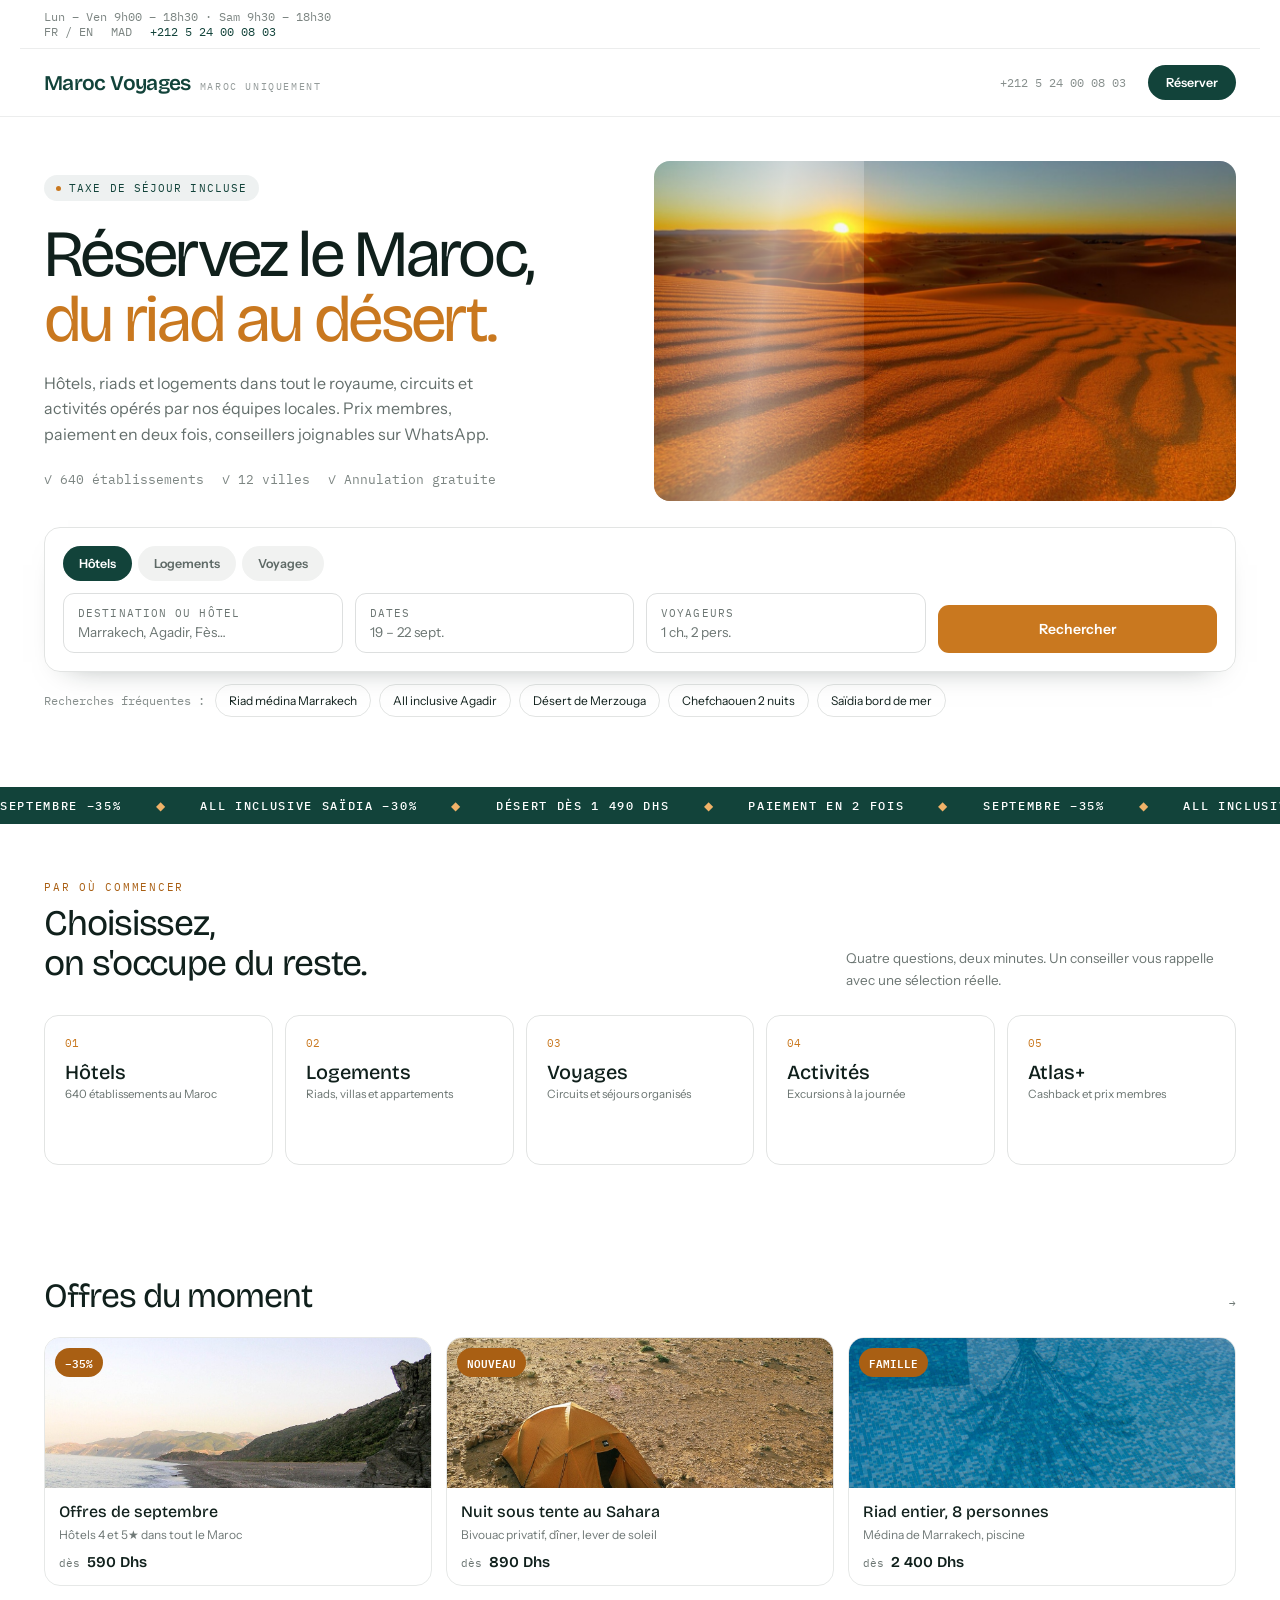
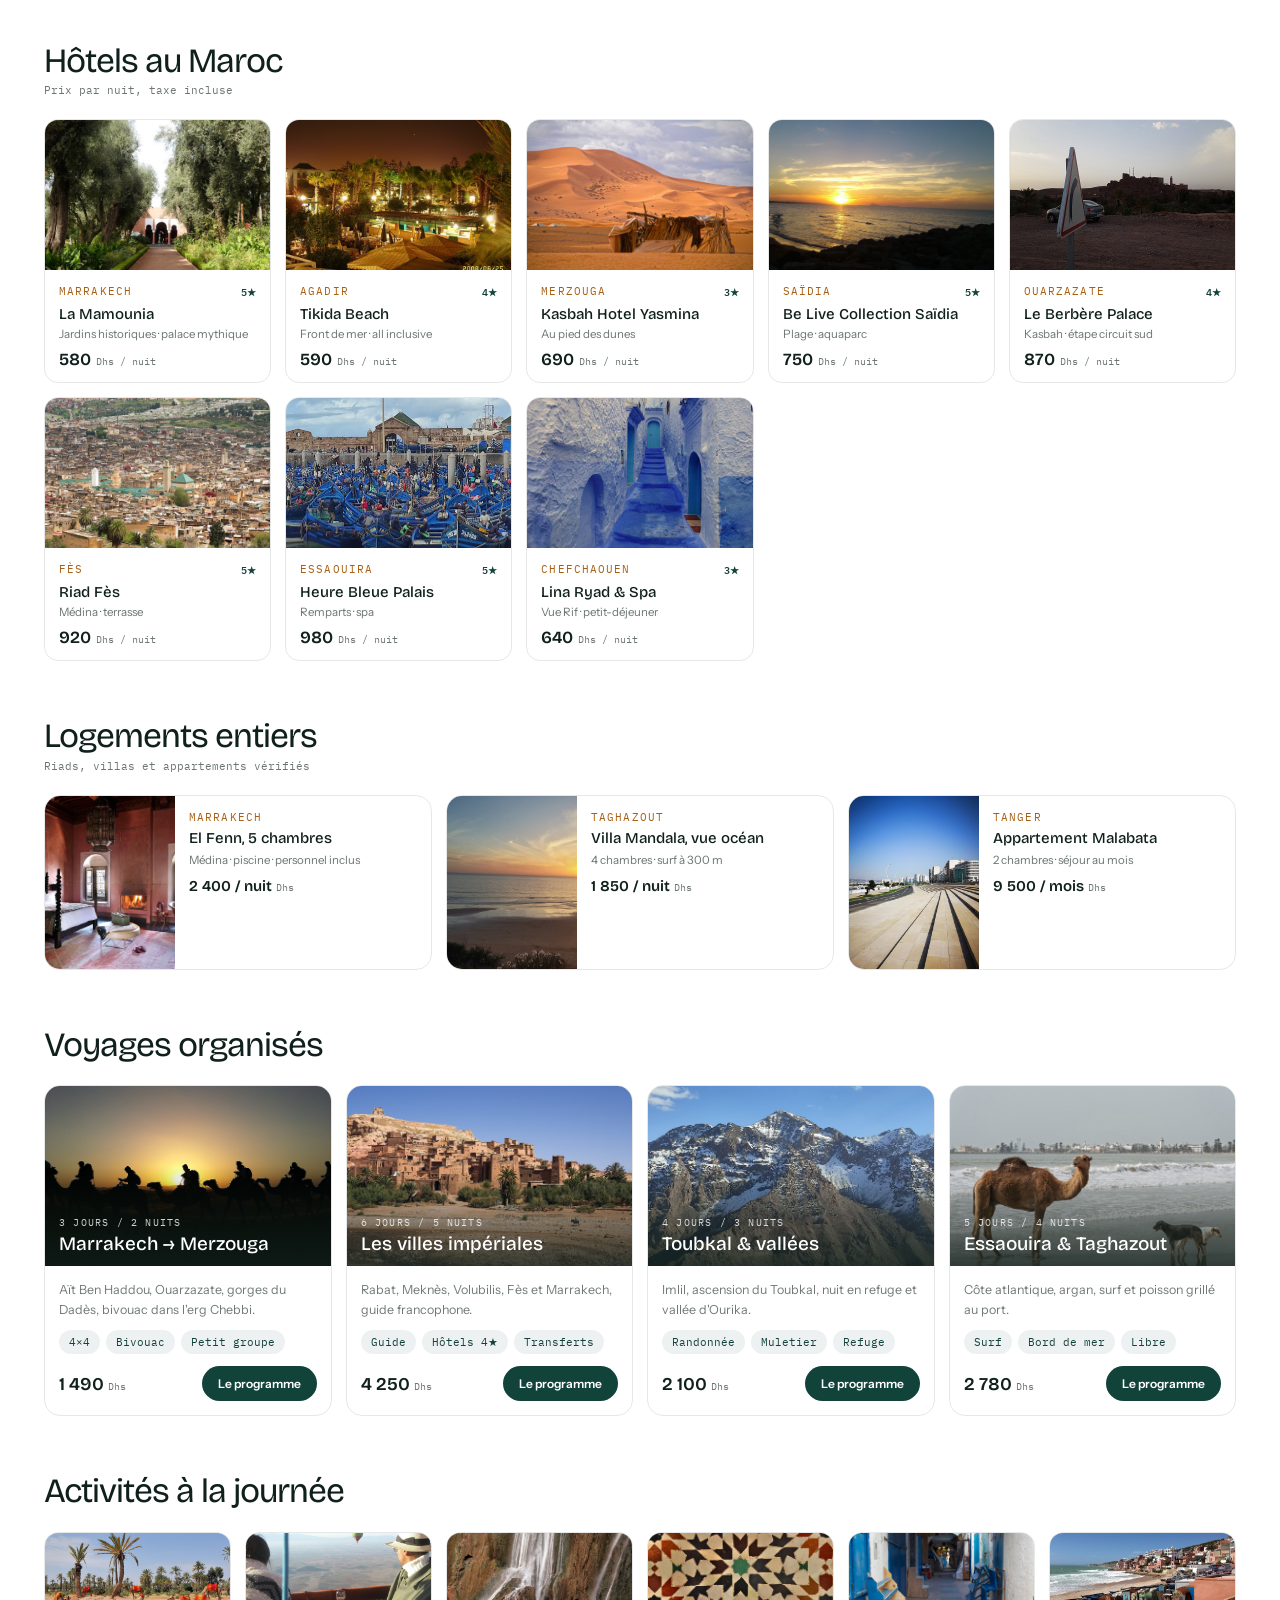
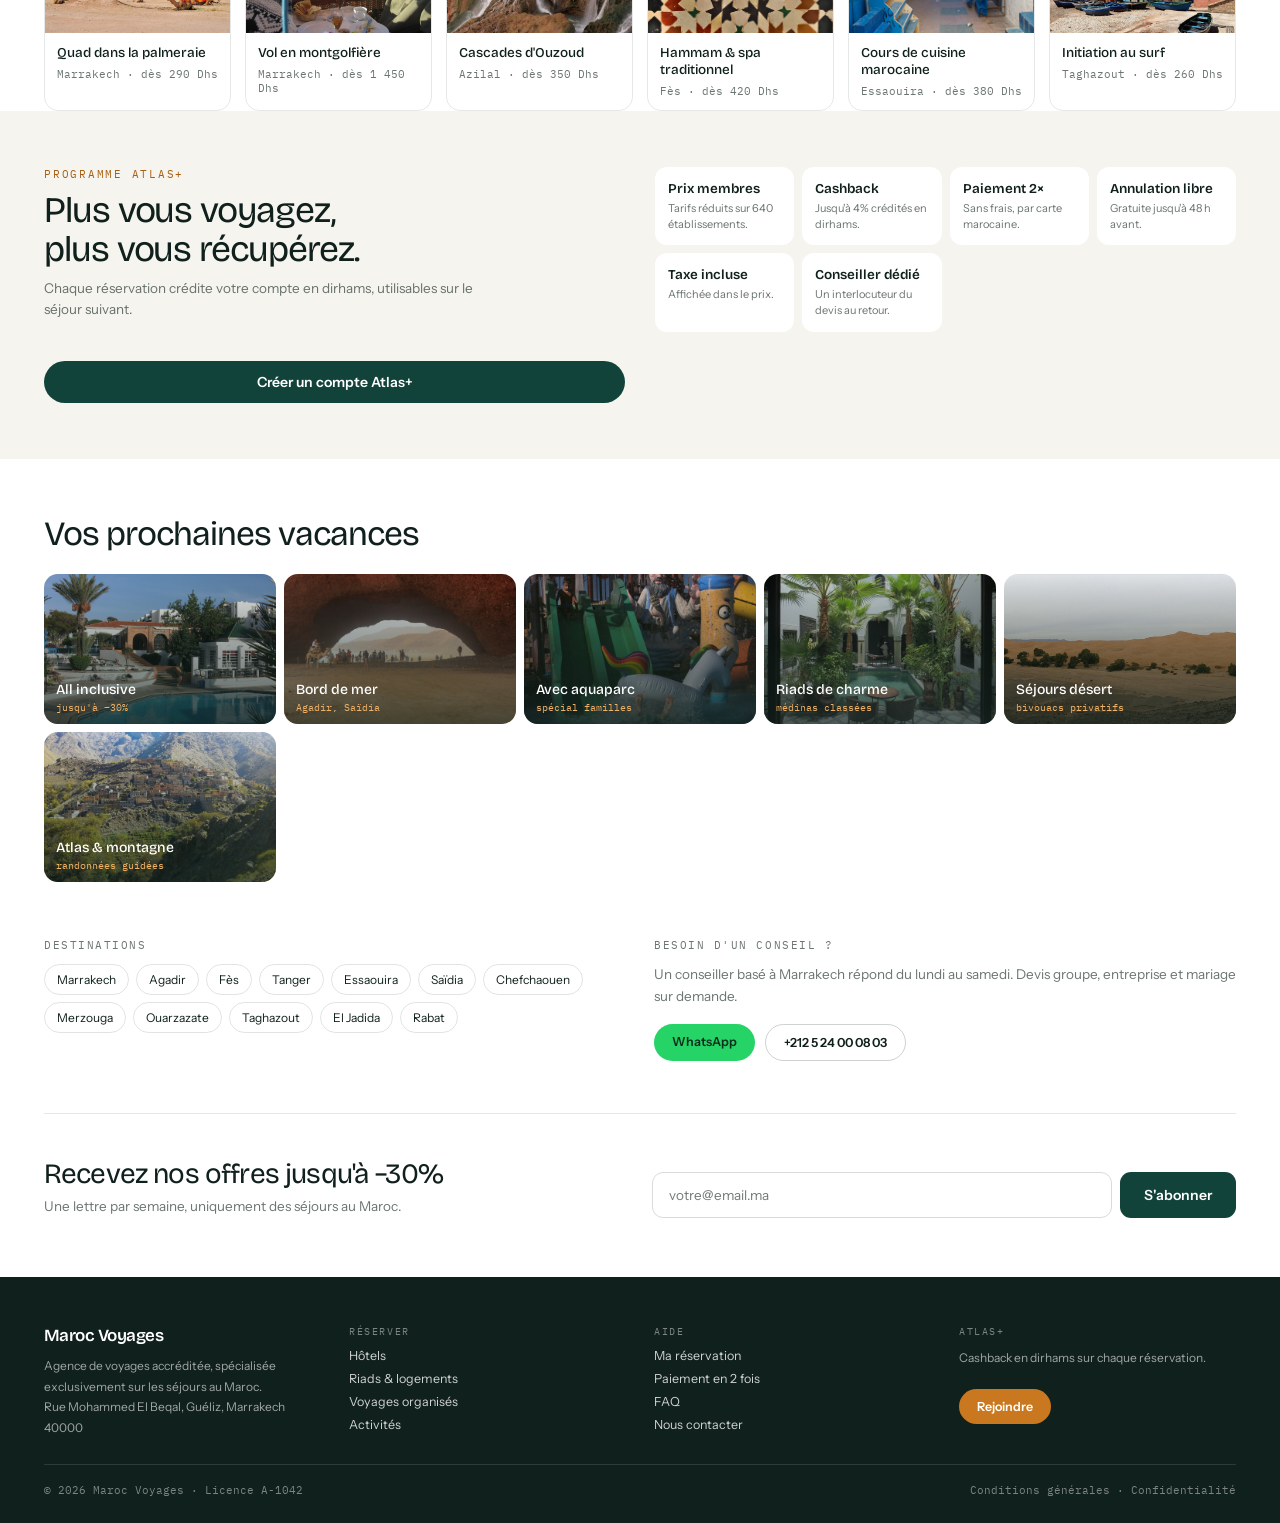
==== index.html @ 0b493cc7 "Initial commit: Maroc Voyages travel booking landing page Mobile-first and desktop-responsive static" ====
<!DOCTYPE html>
<html lang="fr">
<head>
<meta charset="utf-8">
<meta name="viewport" content="width=device-width, initial-scale=1">
<title>Maroc Voyages — Réservez le Maroc, du riad au désert</title>
<link rel="preconnect" href="https://fonts.googleapis.com">
<link rel="preconnect" href="https://fonts.gstatic.com" crossorigin>
<link href="https://fonts.googleapis.com/css2?family=Bricolage+Grotesque:opsz,wght@12..96,300;12..96,400;12..96,500;12..96,600;12..96,700&family=Instrument+Sans:wght@400;500;600&family=IBM+Plex+Mono:wght@400;500&display=swap" rel="stylesheet">
<link rel="stylesheet" href="./style.css">
</head>
<body>

<div class="page">

  <!-- Desktop-only utility bar -->
  <div class="topbar desktop-only">
    <span>Lun – Ven 9h00 – 18h30 · Sam 9h30 – 18h30</span>
    <div class="topbar-right"><span>FR / EN</span><span>MAD</span><span class="topbar-phone">+212 5 24 00 08 03</span></div>
  </div>

  <!-- Sticky header -->
  <header class="header">
    <div class="header-row header-row-mobile">
      <button class="icon-btn" id="navToggle" aria-label="Menu">
        <span></span><span></span><span></span>
      </button>
      <span class="brand">Maroc Voyages</span>
      <div class="lang-btn">FR</div>
    </div>
    <div class="header-row header-row-desktop desktop-only">
      <div class="brand-group"><span class="brand">Maroc Voyages</span><span class="brand-tag">MAROC UNIQUEMENT</span></div>
      <div class="header-right">
        <span class="header-phone">+212 5 24 00 08 03</span>
        <div class="btn-pill" id="reserveBtn">Réserver</div>
      </div>
    </div>
    <nav class="nav-panel" id="navPanel" hidden>
      <div class="nav-list" id="navList"></div>
      <div class="nav-phone-row">
        <span class="nav-phone">+212 5 24 00 08 03</span>
      </div>
    </nav>
  </header>

  <!-- Hero -->
  <section class="hero">
    <div class="hero-top">
      <div class="hero-text">
        <div class="badge">
          <span class="dot"></span>TAXE DE SÉJOUR INCLUSE
        </div>
        <h1 class="h1">Réservez le Maroc,<br><span class="accent">du riad au désert.</span></h1>
        <p class="lead">Hôtels, riads et logements dans tout le royaume, circuits et activités opérés par nos équipes locales. Prix membres, paiement en deux fois, conseillers joignables sur WhatsApp.</p>
        <div class="hero-checks desktop-only"><span>✓ 640 établissements</span><span>✓ 12 villes</span><span>✓ Annulation gratuite</span></div>
      </div>

      <div class="hero-media">
        <img class="ph" src="assets/photos/hero.jpg" alt="Dunes du Sahara au lever du soleil, Erg Chebbi" loading="eager">
        <div class="sheen"></div>
      </div>
    </div>

    <div class="search-card">
      <div class="tabs" id="searchTabs">
        <div class="tab" data-tab="hotel">Hôtels</div>
        <div class="tab" data-tab="stay">Logements</div>
        <div class="tab" data-tab="trip">Voyages</div>
      </div>
      <div class="search-grid">
        <div class="search-fields" id="searchFields"></div>
        <div class="btn-primary search-btn">Rechercher</div>
      </div>
    </div>

    <div class="quick-row">
      <span class="quick-label desktop-only">Recherches fréquentes :</span>
      <div class="quick-scroll" id="quickScroll"></div>
    </div>
  </section>

  <!-- Marquee -->
  <div class="marquee">
    <div class="marquee-track">
      <span>SEPTEMBRE −35%</span><span class="dia">◆</span><span>ALL INCLUSIVE SAÏDIA −30%</span><span class="dia">◆</span><span>DÉSERT DÈS 1 490 DHS</span><span class="dia">◆</span><span>PAIEMENT EN 2 FOIS</span><span class="dia">◆</span>
      <span>SEPTEMBRE −35%</span><span class="dia">◆</span><span>ALL INCLUSIVE SAÏDIA −30%</span><span class="dia">◆</span><span>DÉSERT DÈS 1 490 DHS</span><span class="dia">◆</span><span>PAIEMENT EN 2 FOIS</span><span class="dia">◆</span>
    </div>
  </div>

  <!-- Par où commencer -->
  <section class="section">
    <div class="intro-grid">
      <div>
        <div class="kicker">PAR OÙ COMMENCER</div>
        <h2 class="h2">Choisissez,<br>on s'occupe du reste.</h2>
      </div>
      <p class="body-text">Quatre questions, deux minutes. Un conseiller vous rappelle avec une sélection réelle.</p>
    </div>
    <div class="menu-list" id="menuList"></div>
  </section>

  <!-- Offres du moment -->
  <section class="section section--flush">
    <div class="section-head">
      <h2 class="h2 h2--tight">Offres du moment</h2>
      <span class="arrow-mono">→</span>
    </div>
    <div class="hscroll" id="offersScroll"></div>
  </section>

  <!-- Hôtels au Maroc -->
  <section class="section section--flush">
    <div class="section-head section-head--col">
      <h2 class="h2 h2--tight">Hôtels au Maroc</h2>
      <span class="sub-mono">Prix par nuit, taxe incluse</span>
    </div>
    <div class="hotel-list" id="hotelList"></div>
  </section>

  <!-- Logements entiers -->
  <section class="section section--flush">
    <div class="section-head section-head--col">
      <h2 class="h2 h2--tight">Logements entiers</h2>
      <span class="sub-mono">Riads, villas et appartements vérifiés</span>
    </div>
    <div class="hscroll" id="staysScroll"></div>
  </section>

  <!-- Voyages organisés -->
  <section class="section section--flush">
    <div class="section-head section-head--col">
      <h2 class="h2 h2--tight">Voyages organisés</h2>
    </div>
    <div class="trip-list" id="tripList"></div>
  </section>

  <!-- Activités à la journée -->
  <section class="section section--flush">
    <div class="section-head section-head--col">
      <h2 class="h2 h2--tight">Activités à la journée</h2>
    </div>
    <div class="hscroll hscroll--tight" id="actsScroll"></div>
  </section>

  <!-- Atlas+ -->
  <section class="atlas">
    <div class="atlas-inner">
      <div class="atlas-grid">
        <div class="atlas-text">
          <div class="kicker">PROGRAMME ATLAS+</div>
          <h2 class="h2">Plus vous voyagez,<br>plus vous récupérez.</h2>
          <p class="body-text">Chaque réservation crédite votre compte en dirhams, utilisables sur le séjour suivant.</p>
        </div>
        <div class="perks-grid" id="perksGrid"></div>
        <div class="btn-primary" id="atlasCta">Créer un compte Atlas+</div>
      </div>
    </div>
  </section>

  <!-- Vos prochaines vacances -->
  <section class="section section--flush">
    <div class="section-head section-head--col">
      <h2 class="h2 h2--tight">Vos prochaines vacances</h2>
    </div>
    <div class="theme-grid" id="themeGrid"></div>
  </section>

  <!-- Destinations + Conseil + Newsletter -->
  <section class="section">
    <div class="dest-advice-grid">
      <div>
        <div class="kicker kicker--muted">DESTINATIONS</div>
        <div class="dest-pills" id="destPills"></div>
      </div>
      <div class="desktop-only">
        <div class="kicker kicker--muted">BESOIN D'UN CONSEIL ?</div>
        <p class="body-text">Un conseiller basé à Marrakech répond du lundi au samedi. Devis groupe, entreprise et mariage sur demande.</p>
        <div class="advice-actions">
          <span class="btn-pill btn-pill--wa" id="adviceWa">WhatsApp</span>
          <span class="btn-pill btn-pill--outline">+212 5 24 00 08 03</span>
        </div>
      </div>
    </div>
    <div class="newsletter-grid">
      <div>
        <h2 class="h2 h2--news">Recevez nos offres jusqu'à −30%</h2>
        <p class="body-text body-text--tight">Une lettre par semaine, uniquement des séjours au Maroc.</p>
      </div>
      <div class="newsletter">
        <div class="input-fake">votre@email.ma</div>
        <div class="btn-primary">S'abonner</div>
      </div>
    </div>
  </section>

  <!-- Footer -->
  <footer class="footer">
    <div class="footer-inner">
      <div class="footer-grid">
        <div class="footer-brand-col">
          <div class="footer-brand">Maroc Voyages</div>
          <p class="footer-desc">Agence de voyages accréditée, spécialisée exclusivement sur les séjours au Maroc.<br>Rue Mohammed El Beqal, Guéliz, Marrakech 40000</p>
        </div>
        <div class="footer-cols">
          <div>
            <div class="footer-label">RÉSERVER</div>
            <div class="footer-links">
              <span>Hôtels</span><span>Riads &amp; logements</span><span>Voyages organisés</span><span>Activités</span>
            </div>
          </div>
          <div>
            <div class="footer-label">AIDE</div>
            <div class="footer-links">
              <span>Ma réservation</span><span>Paiement en 2 fois</span><span>FAQ</span><span>Nous contacter</span>
            </div>
          </div>
          <div class="footer-atlas desktop-only">
            <div class="footer-label">ATLAS+</div>
            <p class="footer-desc">Cashback en dirhams sur chaque réservation.</p>
            <span class="btn-pill btn-pill--accent" id="footerJoin">Rejoindre</span>
          </div>
        </div>
      </div>
      <div class="footer-bottom">
        <span>© 2026 Maroc Voyages · Licence A-1042</span>
        <span class="desktop-only">Conditions générales · Confidentialité</span>
      </div>
    </div>
  </footer>

  <!-- Fixed bottom bar (mobile only) -->
  <div class="bottom-bar-wrap">
    <div class="bottom-bar">
      <div class="btn-primary bottom-cta" id="bottomCta">Composer mon séjour</div>
      <div class="wa-btn" id="waBtn">WA</div>
    </div>
  </div>

  <!-- Quiz sheet -->
  <div class="sheet-overlay" id="sheetOverlay" hidden>
    <div class="sheet">
      <div class="sheet-top">
        <div class="sheet-handle-row"><span class="sheet-handle"></span></div>
        <div class="progress-track"><div class="progress-fill" id="progressFill"></div></div>
        <div class="sheet-header">
          <div>
            <div class="sheet-kicker" id="quizKicker"></div>
            <div class="sheet-steplabel" id="stepLabel"></div>
          </div>
          <button class="sheet-close" id="sheetClose" aria-label="Fermer">×</button>
        </div>
      </div>
      <div class="sheet-body" id="sheetBody"></div>
      <div class="sheet-footer">
        <div class="sheet-back" id="sheetBack"></div>
        <div class="sheet-counter" id="sheetCounter"></div>
      </div>
    </div>
  </div>

</div>

<script src="./app.js"></script>
</body>
</html>
---- style.css ----
:root {
  --ink: #10201c;
  --green: #12433a;
  --orange: #c9781f;
  --orange-deep: #a95f13;
  --orange-light: #f0b268;
  --whatsapp: #25d366;
  --whatsapp-ink: #0b2e1c;
  --sand: #f6f4ef;
  --footer-bg: #10201c;
}

* { box-sizing: border-box; }

.desktop-only { display: none; }

body {
  margin: 0;
  background: #fff;
  font-family: 'Instrument Sans', system-ui, sans-serif;
  color: var(--ink);
  -webkit-font-smoothing: antialiased;
}

::-webkit-scrollbar { display: none; }

a { color: var(--green); text-decoration: none; }
a:hover { color: var(--orange); }

@keyframes mqx { from { transform: translateX(0); } to { transform: translateX(-50%); } }
@keyframes sheen {
  0% { transform: translateX(-130%) skewX(-16deg); opacity: 0; }
  20% { opacity: .8; }
  55%, 100% { transform: translateX(150%) skewX(-16deg); opacity: 0; }
}
@keyframes pulsedot { 0%, 100% { opacity: .25; } 50% { opacity: 1; } }
@keyframes sheetup { from { transform: translateY(100%); } to { transform: translateY(0); } }

.page {
  max-width: 430px;
  margin: 0 auto;
  min-height: 100vh;
  position: relative;
  padding-bottom: 76px;
  overflow-x: hidden;
}

/* ---------- photo tiles ---------- */
.ph {
  width: 100%;
  height: 100%;
  object-fit: cover;
  display: block;
  background: #e4dbc7;
}

/* ---------- header ---------- */
.header {
  position: sticky;
  top: 0;
  z-index: 30;
  background: rgba(255, 255, 255, .95);
  backdrop-filter: blur(14px);
  border-bottom: 1px solid rgba(16, 32, 28, .08);
}
.header-row {
  display: flex;
  align-items: center;
  justify-content: space-between;
  padding: 12px 16px;
}
.icon-btn {
  width: 38px;
  height: 38px;
  border-radius: 11px;
  background: rgba(16, 32, 28, .06);
  border: 0;
  display: flex;
  flex-direction: column;
  gap: 4px;
  align-items: center;
  justify-content: center;
  cursor: pointer;
  padding: 0;
}
.icon-btn span {
  width: 16px;
  height: 1.5px;
  background: var(--ink);
  display: block;
}
.brand {
  font: 600 17px 'Bricolage Grotesque', sans-serif;
  letter-spacing: -.03em;
  color: var(--green);
}
.lang-btn {
  width: 38px;
  height: 38px;
  border-radius: 11px;
  background: rgba(16, 32, 28, .06);
  display: flex;
  align-items: center;
  justify-content: center;
  font: 500 10px 'IBM Plex Mono', monospace;
  color: var(--green);
}
.nav-panel {
  padding: 4px 16px 16px;
  display: flex;
  flex-direction: column;
  gap: 2px;
  border-top: 1px solid rgba(16, 32, 28, .07);
}
.nav-panel[hidden] { display: none; }
.nav-item {
  display: flex;
  justify-content: space-between;
  align-items: center;
  padding: 14px 0;
  border-bottom: 1px solid rgba(16, 32, 28, .07);
  cursor: pointer;
}
.nav-item span.label { font: 500 16px 'Bricolage Grotesque', sans-serif; }
.nav-item span.n { font: 400 11px 'IBM Plex Mono', monospace; color: var(--orange); }
.nav-phone-row { display: flex; gap: 8px; padding-top: 14px; }
.nav-phone {
  flex: 1;
  text-align: center;
  padding: 13px;
  border-radius: 12px;
  background: var(--green);
  color: #fff;
  font: 600 13px 'Instrument Sans', sans-serif;
}

/* ---------- hero ---------- */
.hero { padding: 22px 16px 18px; }
.badge {
  display: inline-flex;
  align-items: center;
  gap: 8px;
  padding: 6px 12px;
  border-radius: 999px;
  background: rgba(18, 67, 58, .07);
  font: 400 11px 'IBM Plex Mono', monospace;
  letter-spacing: .1em;
  color: var(--green);
  margin-bottom: 16px;
}
.badge .dot {
  width: 5px;
  height: 5px;
  border-radius: 50%;
  background: var(--orange);
  animation: pulsedot 2.4s ease-in-out infinite;
}
.h1 {
  font: 400 38px/1.0 'Bricolage Grotesque', sans-serif;
  letter-spacing: -.04em;
  margin: 0 0 12px;
}
.h1 .accent { color: var(--orange); }
.lead {
  font: 400 14.5px/1.6 'Instrument Sans', sans-serif;
  color: rgba(16, 32, 28, .65);
  margin: 0 0 16px;
}
.hero-media {
  height: 200px;
  border-radius: 16px;
  overflow: hidden;
  position: relative;
  margin-bottom: 16px;
}
.sheen {
  position: absolute;
  inset: 0;
  overflow: hidden;
  pointer-events: none;
  border-radius: 16px;
}
.sheen::before {
  content: '';
  position: absolute;
  top: 0;
  bottom: 0;
  width: 36%;
  background: linear-gradient(100deg, transparent, rgba(255, 255, 255, .5), transparent);
  animation: sheen 9s ease-in-out infinite;
}

.search-card {
  border: 1px solid rgba(16, 32, 28, .12);
  border-radius: 16px;
  padding: 14px;
  box-shadow: 0 14px 30px -24px rgba(16, 32, 28, .5);
}
.tabs {
  display: flex;
  gap: 6px;
  margin-bottom: 12px;
  overflow-x: auto;
}
.tab {
  flex: none;
  padding: 10px 16px;
  border-radius: 999px;
  cursor: pointer;
  white-space: nowrap;
  font: 600 12.5px 'Instrument Sans', sans-serif;
  background: rgba(16, 32, 28, .06);
  color: rgba(16, 32, 28, .65);
}
.tab.active { background: var(--green); color: #fff; }
.search-grid { display: block; }
.search-fields {
  display: grid;
  grid-template-columns: 1fr 1fr;
  gap: 8px;
  margin-bottom: 12px;
}
.search-fields .field:first-child { grid-column: 1 / -1; }
.field {
  padding: 12px 14px;
  border: 1px solid rgba(16, 32, 28, .14);
  border-radius: 11px;
}
.field .label {
  font: 400 11px 'IBM Plex Mono', monospace;
  letter-spacing: .1em;
  color: rgba(16, 32, 28, .62);
  margin-bottom: 4px;
}
.field .value {
  font: 400 13.5px 'Instrument Sans', sans-serif;
  color: rgba(16, 32, 28, .62);
  min-width: 0;
}
.search-fields .field:not(:first-child) .value { font-size: 12.5px; }
.btn-primary {
  padding: 15px;
  border-radius: 11px;
  background: var(--green);
  color: #fff;
  font: 600 14px 'Instrument Sans', sans-serif;
  text-align: center;
  cursor: pointer;
}
.search-btn { background: var(--orange); }

.quick-row { display: block; }
.quick-label { display: none; }
.quick-scroll {
  display: flex;
  gap: 8px;
  overflow-x: auto;
  padding: 14px 0 0;
}
.quick-chip {
  flex: none;
  padding: 8px 13px;
  border: 1px solid rgba(16, 32, 28, .12);
  border-radius: 999px;
  font: 400 12px 'Instrument Sans', sans-serif;
  white-space: nowrap;
}

/* ---------- marquee ---------- */
.marquee { overflow: hidden; background: var(--green); padding: 11px 0; }
.marquee-track {
  display: flex;
  width: 200%;
  animation: mqx 22s linear infinite;
  font: 500 11px 'IBM Plex Mono', monospace;
  letter-spacing: .12em;
  color: #fff;
  white-space: nowrap;
  align-items: center;
}
.marquee-track span { padding-right: 26px; }
.marquee-track span.dia { color: var(--orange-light); }

/* ---------- generic sections ---------- */
.section { padding: 28px 16px 8px; }
.section--flush { padding: 28px 0 8px; }
.kicker {
  font: 400 11px 'IBM Plex Mono', monospace;
  letter-spacing: .16em;
  color: var(--orange-deep);
  margin-bottom: 10px;
}
.kicker--muted { color: rgba(16, 32, 28, .62); letter-spacing: .14em; margin-bottom: 12px; }
.h2 {
  font: 400 28px/1.1 'Bricolage Grotesque', sans-serif;
  letter-spacing: -.03em;
  margin: 0 0 8px;
}
.h2--tight { font-size: 26px; margin: 0; }
.h2--news { font-size: 24px; line-height: 1.15; margin: 0 0 6px; }
.body-text {
  font: 400 13.5px/1.6 'Instrument Sans', sans-serif;
  color: rgba(16, 32, 28, .62);
  margin: 0 0 16px;
}
.section-head {
  display: flex;
  justify-content: space-between;
  align-items: baseline;
  padding: 0 16px 14px;
}
.section-head--col { flex-direction: column; align-items: flex-start; }
.arrow-mono { font: 400 11px 'IBM Plex Mono', monospace; color: rgba(16, 32, 28, .62); }
.sub-mono { font: 400 11px 'IBM Plex Mono', monospace; color: rgba(16, 32, 28, .62); margin-top: 4px; }

/* ---------- menu list (par où commencer) ---------- */
.menu-list { display: flex; flex-direction: column; gap: 8px; }
.menu-item {
  display: flex;
  align-items: center;
  gap: 14px;
  padding: 16px;
  border: 1px solid rgba(16, 32, 28, .12);
  border-radius: 14px;
  cursor: pointer;
  transition: background .15s;
}
.menu-item:active { background: var(--sand); }
.menu-item .n { font: 400 11px 'IBM Plex Mono', monospace; color: var(--orange); }
.menu-item .info { flex: 1; min-width: 0; }
.menu-item .title { font: 500 17px 'Bricolage Grotesque', sans-serif; margin-bottom: 3px; }
.menu-item .sub { font: 400 11.5px 'Instrument Sans', sans-serif; color: rgba(16, 32, 28, .62); }
.menu-item .arrow { font: 400 15px 'Instrument Sans', sans-serif; color: var(--green); }
.menu-item .arrow.arrow-desktop { display: none; }

/* ---------- horizontal scrollers ---------- */
.hscroll {
  display: flex;
  gap: 12px;
  overflow-x: auto;
  padding: 0 16px 4px;
  scroll-snap-type: x mandatory;
}
.hscroll--tight { gap: 10px; }

.offer-card {
  flex: none;
  width: 250px;
  scroll-snap-align: start;
  border: 1px solid rgba(16, 32, 28, .1);
  border-radius: 16px;
  overflow: hidden;
}
.offer-card .media { height: 150px; position: relative; }
.offer-badge {
  position: absolute;
  top: 10px;
  left: 10px;
  padding: 5px 10px;
  border-radius: 999px;
  background: var(--orange-deep);
  color: #fff;
  font: 600 11px 'IBM Plex Mono', monospace;
}
.offer-card .body { padding: 14px; }
.offer-card .title { font: 500 16px 'Bricolage Grotesque', sans-serif; margin-bottom: 5px; }
.offer-card .sub { font: 400 12px/1.45 'Instrument Sans', sans-serif; color: rgba(16, 32, 28, .6); margin-bottom: 10px; }
.offer-card .price-row { font: 400 11px 'IBM Plex Mono', monospace; color: rgba(16, 32, 28, .62); }
.offer-card .price { font: 600 15px 'Bricolage Grotesque', sans-serif; color: var(--ink); }

/* ---------- hotel list ---------- */
.hotel-list { display: flex; flex-direction: column; gap: 10px; padding: 0 16px; }
.hotel-card {
  display: grid;
  grid-template-columns: 108px minmax(0, 1fr);
  border: 1px solid rgba(16, 32, 28, .1);
  border-radius: 14px;
  overflow: hidden;
}
.hotel-card .media { position: relative; min-height: 104px; }
.hotel-card .body { padding: 12px 14px; }
.hotel-card .top-row { display: flex; justify-content: space-between; align-items: center; margin-bottom: 5px; }
.hotel-card .city { font: 400 11px 'IBM Plex Mono', monospace; letter-spacing: .1em; color: var(--orange-deep); }
.hotel-card .stars { font: 600 9.5px 'IBM Plex Mono', monospace; color: var(--green); }
.hotel-card .name { font: 500 15px/1.2 'Bricolage Grotesque', sans-serif; margin-bottom: 4px; }
.hotel-card .tag { font: 400 11.5px 'Instrument Sans', sans-serif; color: rgba(16, 32, 28, .62); margin-bottom: 8px; }
.hotel-card .price-row { display: flex; align-items: baseline; gap: 5px; }
.hotel-card .price { font: 600 17px 'Bricolage Grotesque', sans-serif; }
.hotel-card .unit { font: 400 10px 'IBM Plex Mono', monospace; color: rgba(16, 32, 28, .62); }

/* ---------- stays ---------- */
.stay-card {
  flex: none;
  width: 230px;
  scroll-snap-align: start;
  border: 1px solid rgba(16, 32, 28, .1);
  border-radius: 16px;
  overflow: hidden;
}
.stay-card .media { height: 140px; }
.stay-card .body { padding: 14px; }
.stay-card .city { font: 400 11px 'IBM Plex Mono', monospace; letter-spacing: .1em; color: var(--orange-deep); margin-bottom: 5px; }
.stay-card .name { font: 500 15px/1.2 'Bricolage Grotesque', sans-serif; margin-bottom: 5px; }
.stay-card .tag { font: 400 11.5px/1.45 'Instrument Sans', sans-serif; color: rgba(16, 32, 28, .62); margin-bottom: 9px; }
.stay-card .price { font: 600 15px 'Bricolage Grotesque', sans-serif; }
.stay-card .price .unit { font: 400 10px 'IBM Plex Mono', monospace; color: rgba(16, 32, 28, .62); }

/* ---------- trips ---------- */
.trip-list { display: flex; flex-direction: column; gap: 12px; padding: 0 16px; }
.trip-card { border: 1px solid rgba(16, 32, 28, .1); border-radius: 16px; overflow: hidden; }
.trip-card .media { height: 165px; position: relative; }
.trip-scrim {
  position: absolute;
  inset: 0;
  background: linear-gradient(180deg, transparent 45%, rgba(16, 32, 28, .78));
  pointer-events: none;
}
.trip-media-caption {
  position: absolute;
  bottom: 12px;
  left: 14px;
  right: 14px;
  pointer-events: none;
}
.trip-media-caption .dur { font: 400 10px 'IBM Plex Mono', monospace; letter-spacing: .12em; color: rgba(255, 255, 255, .8); margin-bottom: 4px; }
.trip-media-caption .name { font: 500 19px/1.15 'Bricolage Grotesque', sans-serif; color: #fff; }
.trip-card .body { padding: 14px; }
.trip-card .route { font: 400 12.5px/1.6 'Instrument Sans', sans-serif; color: rgba(16, 32, 28, .6); margin-bottom: 10px; }
.trip-chips { display: flex; gap: 6px; overflow-x: auto; margin-bottom: 12px; }
.trip-chip {
  flex: none;
  padding: 5px 10px;
  border-radius: 999px;
  background: rgba(18, 67, 58, .07);
  font: 400 10.5px 'IBM Plex Mono', monospace;
  color: var(--green);
  white-space: nowrap;
}
.trip-footer { display: flex; justify-content: space-between; align-items: center; }
.trip-price { font: 600 18px 'Bricolage Grotesque', sans-serif; }
.trip-price .unit { font: 400 10px 'IBM Plex Mono', monospace; color: rgba(16, 32, 28, .62); }
.trip-cta {
  padding: 10px 16px;
  border-radius: 999px;
  background: var(--green);
  color: #fff;
  font: 600 12px 'Instrument Sans', sans-serif;
  cursor: pointer;
}

/* ---------- activities ---------- */
.act-card {
  flex: none;
  width: 160px;
  scroll-snap-align: start;
  border: 1px solid rgba(16, 32, 28, .1);
  border-radius: 14px;
  overflow: hidden;
}
.act-card .media { height: 100px; }
.act-card .body { padding: 12px; }
.act-card .name { font: 500 13.5px/1.25 'Bricolage Grotesque', sans-serif; margin-bottom: 5px; }
.act-card .meta { font: 400 11px 'IBM Plex Mono', monospace; color: rgba(16, 32, 28, .62); }

/* ---------- atlas+ ---------- */
.atlas { margin: 28px 0 0; background: var(--sand); padding: 28px 16px; }
.perks-grid { display: grid; grid-template-columns: 1fr 1fr; gap: 8px; margin-bottom: 16px; }
.perk { min-width: 0; background: #fff; border-radius: 12px; padding: 13px; }
.perk .t { font: 600 13.5px 'Bricolage Grotesque', sans-serif; margin-bottom: 4px; }
.perk .d { font: 400 11px/1.45 'Instrument Sans', sans-serif; color: rgba(16, 32, 28, .62); }

/* ---------- theme grid ---------- */
.theme-grid { display: grid; grid-template-columns: 1fr 1fr; gap: 8px; padding: 0 16px; }
.theme-tile { position: relative; height: 120px; border-radius: 14px; overflow: hidden; min-width: 0; }
.theme-scrim {
  position: absolute;
  inset: 0;
  background: linear-gradient(180deg, rgba(16, 32, 28, .1), rgba(16, 32, 28, .74));
  pointer-events: none;
}
.theme-caption { position: absolute; bottom: 10px; left: 12px; right: 12px; pointer-events: none; }
.theme-caption .name { font: 500 14px/1.15 'Bricolage Grotesque', sans-serif; color: #fff; margin-bottom: 3px; }
.theme-caption .deal { font: 400 10px 'IBM Plex Mono', monospace; color: var(--orange-light); }

/* ---------- destinations + newsletter ---------- */
.dest-pills { display: flex; flex-wrap: wrap; gap: 7px; margin-bottom: 26px; }
.dest-pill {
  padding: 7px 12px;
  border: 1px solid rgba(16, 32, 28, .12);
  border-radius: 999px;
  font: 400 12px 'Instrument Sans', sans-serif;
}
.newsletter { display: flex; flex-direction: column; gap: 8px; }
.input-fake {
  padding: 14px 16px;
  border: 1px solid rgba(16, 32, 28, .16);
  border-radius: 11px;
  font: 400 13.5px 'Instrument Sans', sans-serif;
  color: rgba(16, 32, 28, .6);
}

/* ---------- footer ---------- */
.footer { margin-top: 28px; background: var(--footer-bg); color: #fff; padding: 28px 16px 22px; }
.footer-brand { font: 600 17px 'Bricolage Grotesque', sans-serif; letter-spacing: -.03em; margin-bottom: 10px; }
.footer-desc { font: 400 12px/1.7 'Instrument Sans', sans-serif; color: rgba(255, 255, 255, .6); margin: 0 0 20px; }
.footer-cols { display: grid; grid-template-columns: 1fr 1fr; gap: 20px; margin-bottom: 20px; }
.footer-label { font: 400 10px 'IBM Plex Mono', monospace; letter-spacing: .16em; color: rgba(255, 255, 255, .45); margin-bottom: 10px; }
.footer-links { display: flex; flex-direction: column; gap: 8px; font: 400 12.5px 'Instrument Sans', sans-serif; color: rgba(255, 255, 255, .8); }
.footer-bottom { padding-top: 16px; border-top: 1px solid rgba(255, 255, 255, .12); font: 400 10.5px 'IBM Plex Mono', monospace; color: rgba(255, 255, 255, .45); }

/* ---------- bottom bar ---------- */
.bottom-bar-wrap {
  position: fixed;
  bottom: 0;
  left: 0;
  right: 0;
  z-index: 40;
  display: flex;
  justify-content: center;
  pointer-events: none;
}
.bottom-bar {
  width: 100%;
  max-width: 430px;
  pointer-events: auto;
  padding: 10px 16px 14px;
  background: rgba(255, 255, 255, .95);
  backdrop-filter: blur(14px);
  border-top: 1px solid rgba(16, 32, 28, .1);
  display: flex;
  gap: 8px;
}
.bottom-cta { flex: 1; padding: 14px; font-size: 13.5px; }
.wa-btn {
  width: 52px;
  border-radius: 12px;
  background: var(--whatsapp);
  display: flex;
  align-items: center;
  justify-content: center;
  font: 600 11px 'IBM Plex Mono', monospace;
  color: var(--whatsapp-ink);
  cursor: pointer;
}

/* ---------- quiz sheet ---------- */
.sheet-overlay {
  position: fixed;
  inset: 0;
  z-index: 60;
  background: rgba(16, 32, 28, .55);
  backdrop-filter: blur(5px);
  display: flex;
  align-items: flex-end;
  justify-content: center;
}
.sheet-overlay[hidden] { display: none; }
.sheet {
  width: 100%;
  max-width: 430px;
  max-height: 94vh;
  overflow: auto;
  background: #fff;
  border-radius: 22px 22px 0 0;
  animation: sheetup .28s cubic-bezier(.2, .8, .2, 1);
}
.sheet-top { position: sticky; top: 0; background: #fff; border-radius: 22px 22px 0 0; z-index: 2; }
.sheet-handle-row { display: flex; justify-content: center; padding: 10px 0 4px; }
.sheet-handle { width: 38px; height: 4px; border-radius: 2px; background: rgba(16, 32, 28, .16); }
.progress-track {
  height: 3px;
  background: rgba(16, 32, 28, .08);
  margin: 6px 16px 0;
  border-radius: 2px;
}
.progress-fill { height: 100%; border-radius: 2px; background: var(--orange); width: 0%; transition: width .3s; }
.sheet-header {
  display: flex;
  justify-content: space-between;
  align-items: center;
  padding: 12px 16px 12px;
  border-bottom: 1px solid rgba(16, 32, 28, .08);
}
.sheet-kicker { font: 400 11px 'IBM Plex Mono', monospace; letter-spacing: .12em; color: var(--orange-deep); margin-bottom: 3px; }
.sheet-steplabel { font: 500 14px 'Bricolage Grotesque', sans-serif; }
.sheet-close {
  width: 34px;
  height: 34px;
  border-radius: 50%;
  background: rgba(16, 32, 28, .06);
  border: 0;
  display: flex;
  align-items: center;
  justify-content: center;
  font: 400 17px 'Instrument Sans', sans-serif;
  color: rgba(16, 32, 28, .6);
  cursor: pointer;
}
.sheet-body { padding: 20px 16px 16px; }
.sheet-body h3 {
  font: 400 23px/1.2 'Bricolage Grotesque', sans-serif;
  letter-spacing: -.025em;
  margin: 0 0 5px;
}
.sheet-body .hint {
  font: 400 12.5px 'Instrument Sans', sans-serif;
  color: rgba(16, 32, 28, .62);
  margin: 0 0 16px;
}
.options { display: flex; flex-direction: column; gap: 8px; }
.option {
  padding: 15px 16px;
  border: 1px solid rgba(16, 32, 28, .14);
  border-radius: 12px;
  cursor: pointer;
  font: 500 13.5px 'Instrument Sans', sans-serif;
  background: #fff;
}
.option.selected { border-color: var(--green); background: var(--sand); }

.contact-fields { display: flex; flex-direction: column; gap: 8px; margin-bottom: 14px; }
.contact-input {
  padding: 14px 16px;
  border: 1px solid rgba(16, 32, 28, .16);
  border-radius: 11px;
}
.contact-input input {
  border: 0;
  outline: 0;
  width: 100%;
  font: 400 13.5px 'Instrument Sans', sans-serif;
  color: var(--ink);
  background: transparent;
}
.contact-input input::placeholder { color: rgba(16, 32, 28, .6); }

.summary-box { background: var(--sand); border-radius: 12px; padding: 14px; margin-bottom: 14px; }
.summary-label { font: 400 11px 'IBM Plex Mono', monospace; letter-spacing: .12em; color: rgba(16, 32, 28, .62); margin-bottom: 9px; }
.summary-chips { display: flex; flex-wrap: wrap; gap: 7px; }
.summary-chip { padding: 6px 11px; border-radius: 999px; background: #fff; font: 400 11.5px 'Instrument Sans', sans-serif; }

.submit-actions { display: flex; flex-direction: column; gap: 8px; }
.btn-whatsapp {
  padding: 15px;
  border-radius: 12px;
  background: var(--whatsapp);
  color: var(--whatsapp-ink);
  font: 600 14px 'Instrument Sans', sans-serif;
  text-align: center;
  cursor: pointer;
}

.sheet-footer {
  display: flex;
  justify-content: space-between;
  align-items: center;
  padding: 14px 16px 22px;
  border-top: 1px solid rgba(16, 32, 28, .08);
}
.sheet-back { font: 500 12.5px 'Instrument Sans', sans-serif; color: rgba(16, 32, 28, .62); cursor: pointer; }
.sheet-counter { font: 400 11px 'IBM Plex Mono', monospace; color: rgba(16, 32, 28, .6); }

/* ---------- pill buttons (desktop-only surfaces) ---------- */
.btn-pill {
  padding: 10px 18px;
  border-radius: 999px;
  background: var(--green);
  color: #fff;
  font: 600 12.5px 'Instrument Sans', sans-serif;
  cursor: pointer;
  white-space: nowrap;
  display: inline-block;
}
.btn-pill--outline { background: transparent; color: var(--ink); border: 1px solid rgba(16, 32, 28, .2); }
.btn-pill--wa { background: var(--whatsapp); color: var(--whatsapp-ink); }
.btn-pill--accent { background: var(--orange); color: #fff; }

/* =======================================================================
   DESKTOP (>= 960px)
   ======================================================================= */
@keyframes floaty { 0%, 100% { transform: translateY(0); } 50% { transform: translateY(-6px); } }
@keyframes modalIn {
  from { opacity: 0; transform: scale(.96) translateY(6px); }
  to { opacity: 1; transform: scale(1) translateY(0); }
}

@media (min-width: 960px) {
  .desktop-only { display: block; }
  .header-row-desktop { display: flex; }
  .hero-checks { display: flex; }
  .quick-label { display: inline; }
  .footer-bottom .desktop-only { display: inline; }

  .header-row-mobile { display: none; }
  .bottom-bar-wrap { display: none; }

  .page { max-width: none; padding-bottom: 0; }

  /* ---------- topbar + header ---------- */
  .topbar {
    max-width: 1240px;
    margin: 0 auto;
    justify-content: space-between;
    align-items: center;
    flex-wrap: wrap;
    gap: 12px;
    padding: 9px 24px;
    font: 400 11.5px 'IBM Plex Mono', monospace;
    color: rgba(16, 32, 28, .55);
    border-bottom: 1px solid rgba(16, 32, 28, .08);
  }
  .topbar-right { display: flex; gap: 18px; align-items: center; }
  .topbar-phone { color: var(--green); }

  .header-row { max-width: 1240px; margin: 0 auto; padding: 16px 24px; }
  .brand-group { display: flex; align-items: baseline; gap: 9px; }
  .brand { font-size: 21px; }
  .brand-tag { font: 400 10px 'IBM Plex Mono', monospace; letter-spacing: .16em; color: rgba(16, 32, 28, .45); }
  .header-right { display: flex; align-items: center; gap: 22px; }
  .header-phone { font: 400 12px 'IBM Plex Mono', monospace; color: rgba(16, 32, 28, .5); }

  /* ---------- hero ---------- */
  .hero { max-width: 1240px; margin: 0 auto; padding: 44px 24px 26px; }
  .hero-top {
    display: grid;
    grid-template-columns: repeat(auto-fit, minmax(300px, 1fr));
    gap: 28px;
    align-items: center;
    margin-bottom: 26px;
  }
  .badge { margin-bottom: 22px; }
  .h1 { font-size: clamp(40px, 5.4vw, 66px); line-height: .98; margin-bottom: 18px; }
  .lead { font-size: 16px; max-width: 460px; margin-bottom: 24px; }
  .hero-checks { flex-wrap: wrap; gap: 18px; font: 400 12.5px 'IBM Plex Mono', monospace; color: rgba(16, 32, 28, .55); }
  .hero-media { height: 340px; margin-bottom: 0; animation: floaty 9s ease-in-out infinite; }

  .search-card { padding: 18px; margin-bottom: 12px; }
  .search-grid { display: grid; grid-template-columns: repeat(auto-fit, minmax(170px, 1fr)); gap: 12px; align-items: end; }
  .search-fields { display: contents; }
  .search-fields .field:first-child { grid-column: auto; }
  .search-fields .field:not(:first-child) .value { font-size: 13.5px; }
  .search-btn { margin: 0; }

  .quick-row { display: flex; flex-wrap: wrap; align-items: center; gap: 10px; padding-bottom: 44px; }
  .quick-label { font: 400 11.5px 'IBM Plex Mono', monospace; color: rgba(16, 32, 28, .5); }
  .quick-scroll { overflow-x: visible; flex-wrap: wrap; padding: 0; }

  /* ---------- marquee ---------- */
  .marquee-track { animation-duration: 26s; font-size: 12px; letter-spacing: .14em; }
  .marquee-track span { padding-right: 34px; }

  /* ---------- section spacing ---------- */
  .section { max-width: 1240px; margin: 0 auto; padding: 56px 24px 0; }
  .section--flush { padding: 56px 0 0; }
  .section-head, .hscroll, .hotel-list, .trip-list, .theme-grid {
    padding-left: 24px;
    padding-right: 24px;
  }

  .intro-grid { display: grid; grid-template-columns: 2fr 1fr; gap: 22px; align-items: end; margin-bottom: 24px; }
  .intro-grid .body-text { margin: 0; }
  .h2 { font-size: 36px; }
  .h2--tight { font-size: 34px; }
  .h2--news { font-size: 28px; }

  /* ---------- menu grid ---------- */
  .menu-list { display: grid; grid-template-columns: repeat(auto-fit, minmax(190px, 1fr)); gap: 12px; margin-bottom: 56px; }
  .menu-item { flex-direction: column; align-items: flex-start; justify-content: space-between; min-height: 150px; padding: 20px; gap: 10px; transition: background .18s, border-color .18s; }
  .menu-item:hover { background: var(--sand); border-color: var(--green); }
  .menu-item .title { font-size: 20px; }
  .menu-item .arrow:not(.arrow-desktop) { display: none; }
  .menu-item .arrow-desktop { display: inline; font: 500 12px 'Instrument Sans', sans-serif; color: var(--green); }

  /* ---------- card grids (replace horizontal scroll) ---------- */
  .section-head { padding-bottom: 22px; }
  .hscroll { display: grid; grid-template-columns: repeat(auto-fit, minmax(240px, 1fr)); gap: 14px; overflow-x: visible; padding-bottom: 0; }
  .hscroll--tight { grid-template-columns: repeat(auto-fit, minmax(170px, 1fr)); }

  .hotel-list { display: grid; grid-template-columns: repeat(auto-fit, minmax(210px, 1fr)); gap: 14px; }
  .hotel-card { display: block; }
  .hotel-card .media { height: 150px; min-height: 0; }

  .offer-card { width: auto; }

  .stay-card { width: auto; display: grid; grid-template-columns: 130px minmax(0, 1fr); }
  .stay-card .media { height: auto; }

  .trip-list { display: grid; grid-template-columns: repeat(auto-fit, minmax(250px, 1fr)); gap: 14px; }
  .trip-card .media { height: 180px; }
  .act-card { width: auto; }

  /* ---------- atlas+ ---------- */
  .atlas { padding: 56px 0; margin: 0; }
  .atlas-inner { max-width: 1240px; margin: 0 auto; padding: 0 24px; }
  .atlas-grid { display: grid; grid-template-columns: 1fr 1fr; grid-template-rows: auto auto; gap: 24px 30px; align-items: start; }
  .atlas-text { grid-column: 1; grid-row: 1; }
  .atlas-text .body-text { max-width: 440px; }
  .perks-grid { grid-column: 2; grid-row: 1 / 3; grid-template-columns: repeat(auto-fit, minmax(130px, 1fr)); align-content: start; margin-bottom: 0; }
  #atlasCta { grid-column: 1; grid-row: 2; align-self: start; display: inline-block; border-radius: 999px; padding: 12px 22px; }

  /* ---------- themes ---------- */
  .theme-grid { display: grid; grid-template-columns: repeat(auto-fit, minmax(200px, 1fr)); }
  .theme-tile { height: 150px; }

  /* ---------- destinations + advice + newsletter ---------- */
  .dest-advice-grid {
    display: grid;
    grid-template-columns: repeat(auto-fit, minmax(240px, 1fr));
    gap: 28px;
    padding-bottom: 52px;
    border-bottom: 1px solid rgba(16, 32, 28, .1);
    margin-bottom: 44px;
  }
  .advice-actions { display: flex; flex-wrap: wrap; gap: 10px; margin-top: 16px; }
  .newsletter-grid {
    display: grid;
    grid-template-columns: repeat(auto-fit, minmax(260px, 1fr));
    gap: 24px;
    align-items: center;
    padding-bottom: 44px;
  }
  .newsletter { flex-direction: row; align-items: center; }
  .input-fake { flex: 1; min-width: 180px; }
  .newsletter-grid .btn-primary { flex: none; padding: 14px 24px; }

  /* ---------- footer ---------- */
  .footer { padding: 48px 0 26px; margin-top: 0; }
  .footer-inner { max-width: 1240px; margin: 0 auto; padding: 0 24px; }
  .footer-grid { display: grid; grid-template-columns: repeat(auto-fit, minmax(190px, 1fr)); gap: 28px; margin-bottom: 0; }
  .footer-cols { display: contents; }
  .footer-brand-col .footer-desc { margin-bottom: 0; }
  .footer-bottom { margin-top: 26px; padding-top: 18px; display: flex; flex-wrap: wrap; justify-content: space-between; gap: 12px; }

  /* ---------- quiz modal ---------- */
  .sheet-overlay { align-items: center; padding: 20px; }
  .sheet { max-width: 620px; border-radius: 20px; animation: modalIn .22s ease; }
  .sheet-top { border-radius: 20px 20px 0 0; }
  .sheet-handle-row { display: none; }
  .progress-track { margin: 0; border-radius: 0; }
  .sheet-header { padding: 18px 26px; }
  .sheet-body { padding: 26px; }
  .sheet-body h3 { font-size: 26px; }
  .options { display: grid; grid-template-columns: repeat(auto-fit, minmax(160px, 1fr)); }
  .contact-fields { display: grid; grid-template-columns: repeat(auto-fit, minmax(180px, 1fr)); }
  .submit-actions { flex-direction: row; align-items: center; }
  .submit-actions .btn-primary, .submit-actions .btn-whatsapp { flex: none; border-radius: 999px; padding: 14px 26px; }
  .sheet-footer { padding: 16px 26px; }
}

@media (min-width: 960px) and (hover: hover) {
  .btn-primary:hover, .btn-pill:hover, .trip-cta:hover, .search-btn:hover { filter: brightness(1.08); }
  .tab:not(.active):hover { background: rgba(16, 32, 28, .1); }
  .offer-card, .hotel-card, .stay-card, .trip-card, .act-card, .theme-tile {
    transition: transform .15s, box-shadow .15s;
  }
  .offer-card:hover, .hotel-card:hover, .stay-card:hover, .trip-card:hover, .act-card:hover, .theme-tile:hover {
    transform: translateY(-3px);
    box-shadow: 0 16px 28px -18px rgba(16, 32, 28, .4);
  }
}
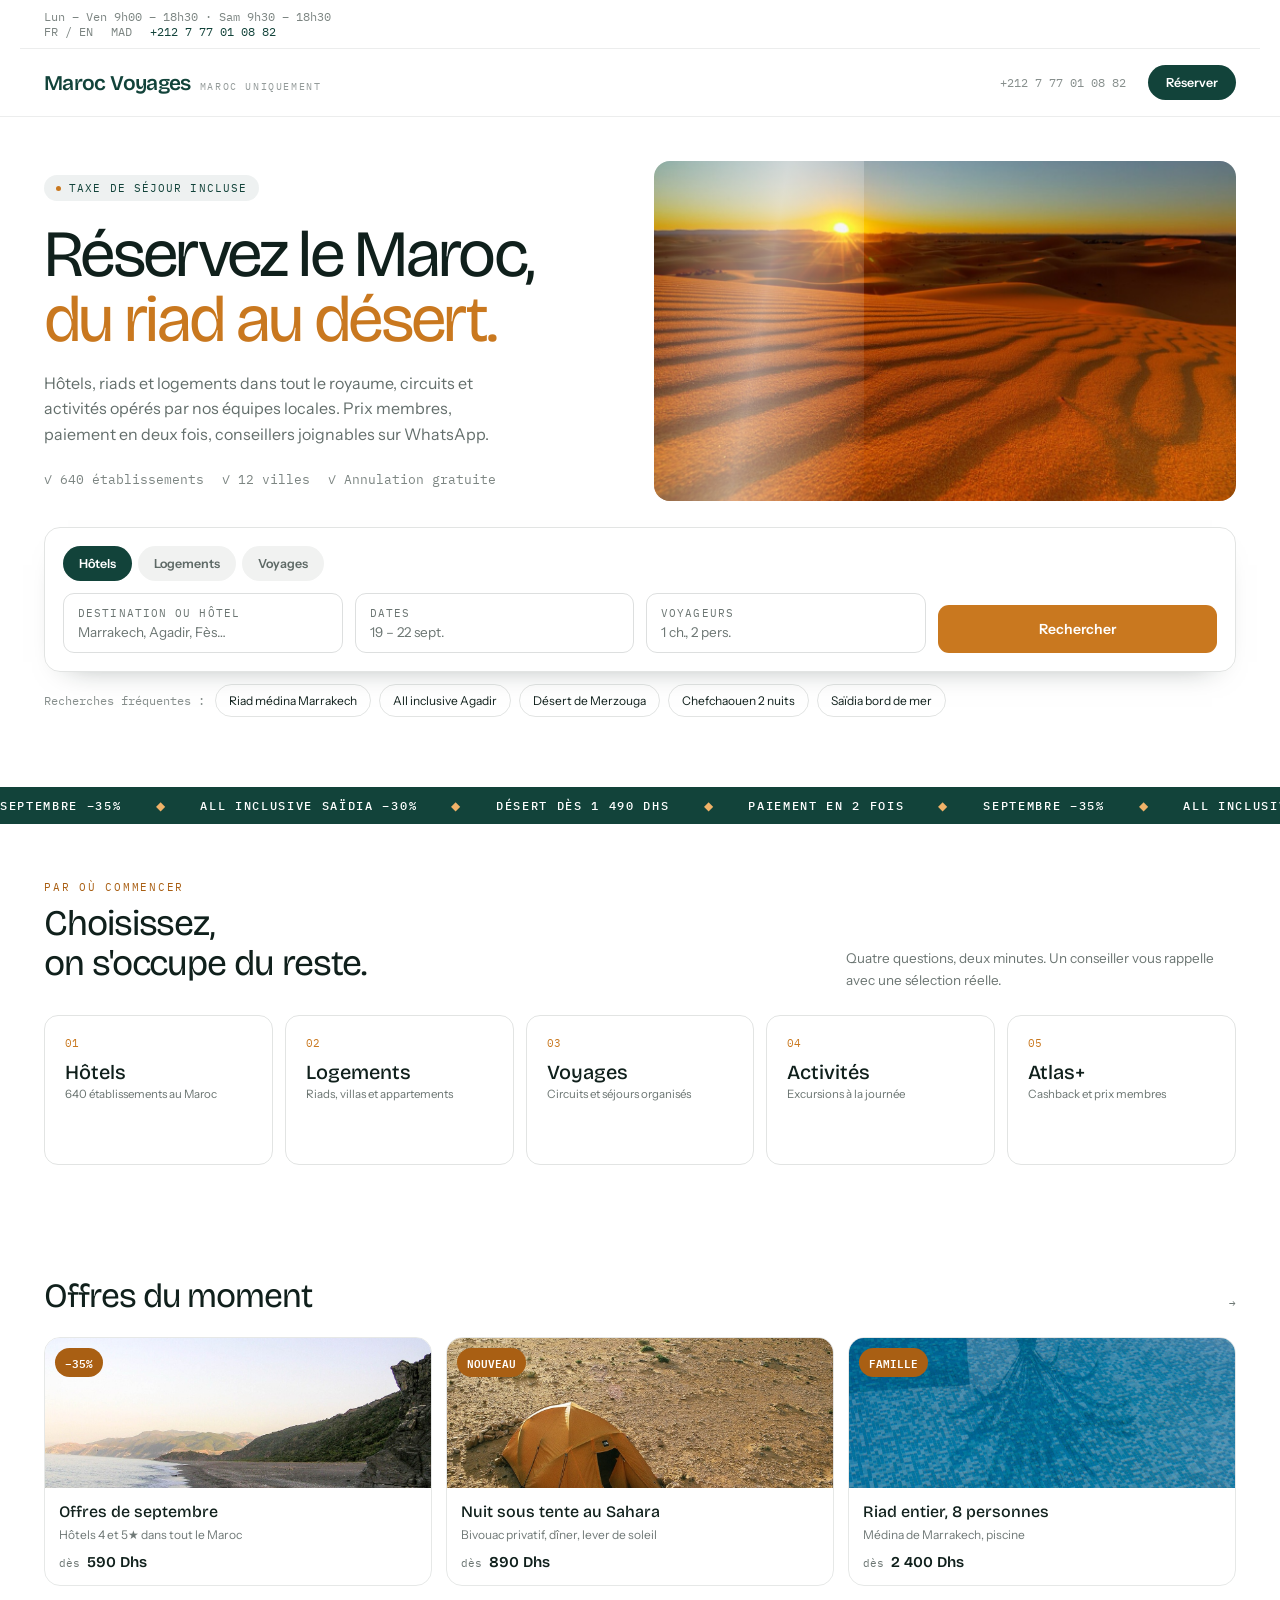
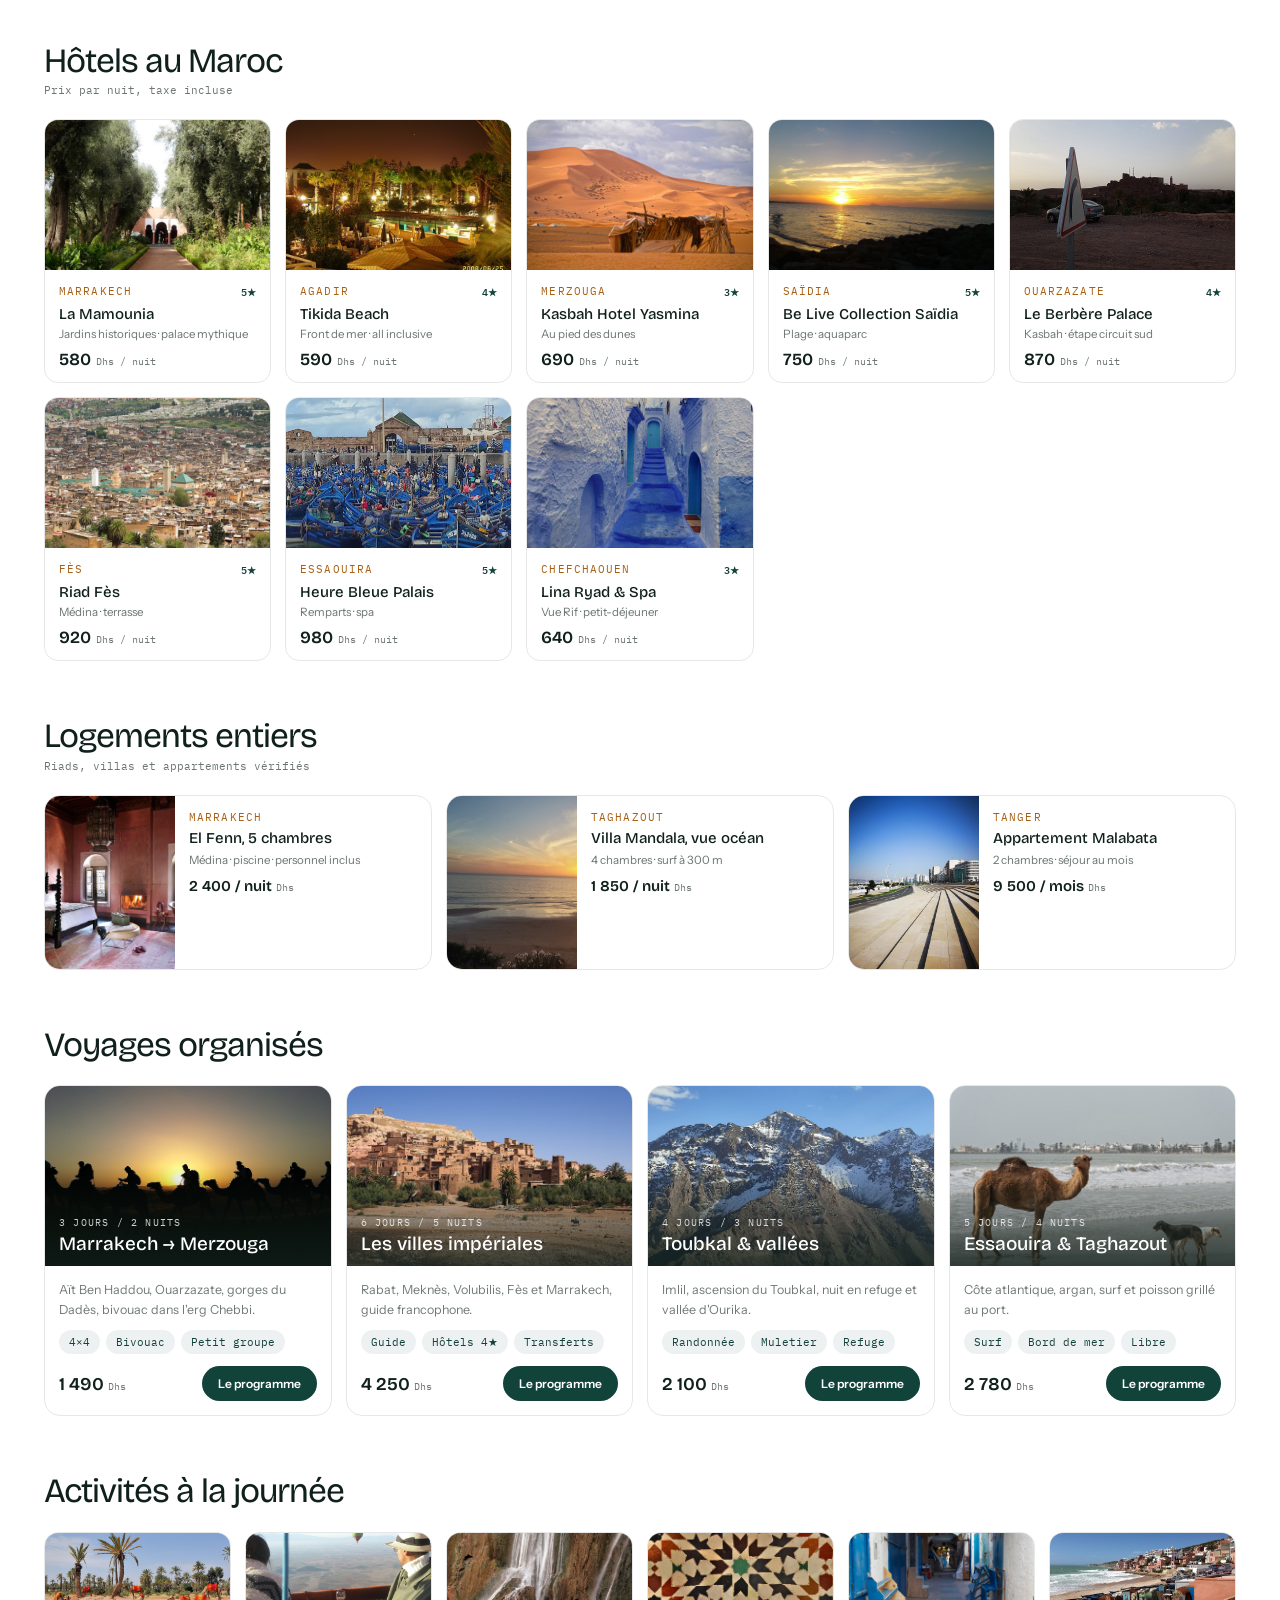
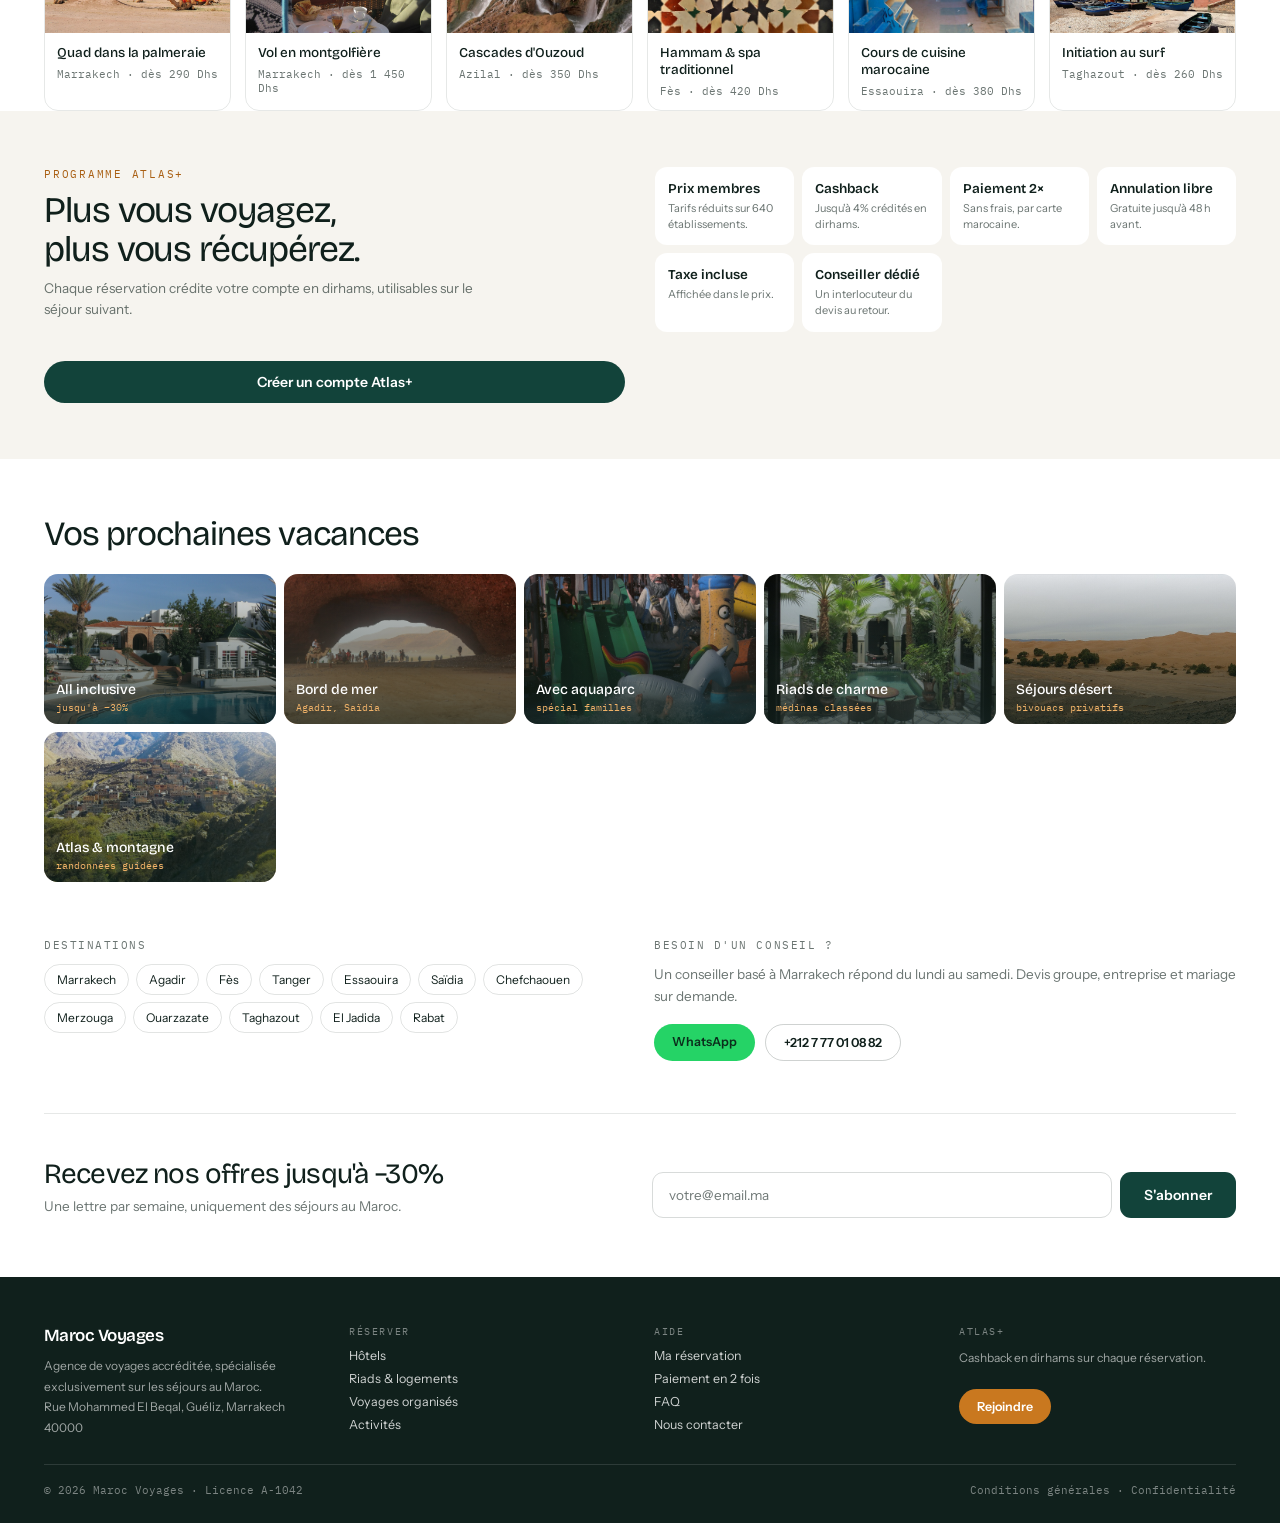
==== commit e3467383: "Add standalone hotels catalog page with WhatsApp booking New hotels.html: 80 real hotels across 13 c" ====
--- a/index.html
+++ b/index.html
@@ -16,7 +16,7 @@
   <!-- Desktop-only utility bar -->
   <div class="topbar desktop-only">
     <span>Lun – Ven 9h00 – 18h30 · Sam 9h30 – 18h30</span>
-    <div class="topbar-right"><span>FR / EN</span><span>MAD</span><span class="topbar-phone">+212 5 24 00 08 03</span></div>
+    <div class="topbar-right"><span>FR / EN</span><span>MAD</span><span class="topbar-phone">+212 7 77 01 08 82</span></div>
   </div>
 
   <!-- Sticky header -->
@@ -31,14 +31,14 @@
     <div class="header-row header-row-desktop desktop-only">
       <div class="brand-group"><span class="brand">Maroc Voyages</span><span class="brand-tag">MAROC UNIQUEMENT</span></div>
       <div class="header-right">
-        <span class="header-phone">+212 5 24 00 08 03</span>
+        <span class="header-phone">+212 7 77 01 08 82</span>
         <div class="btn-pill" id="reserveBtn">Réserver</div>
       </div>
     </div>
     <nav class="nav-panel" id="navPanel" hidden>
       <div class="nav-list" id="navList"></div>
       <div class="nav-phone-row">
-        <span class="nav-phone">+212 5 24 00 08 03</span>
+        <span class="nav-phone">+212 7 77 01 08 82</span>
       </div>
     </nav>
   </header>
@@ -177,7 +177,7 @@
         <p class="body-text">Un conseiller basé à Marrakech répond du lundi au samedi. Devis groupe, entreprise et mariage sur demande.</p>
         <div class="advice-actions">
           <span class="btn-pill btn-pill--wa" id="adviceWa">WhatsApp</span>
-          <span class="btn-pill btn-pill--outline">+212 5 24 00 08 03</span>
+          <span class="btn-pill btn-pill--outline">+212 7 77 01 08 82</span>
         </div>
       </div>
     </div>
--- a/style.css
+++ b/style.css
@@ -387,6 +387,24 @@
 .hotel-card .price-row { display: flex; align-items: baseline; gap: 5px; }
 .hotel-card .price { font: 600 17px 'Bricolage Grotesque', sans-serif; }
 .hotel-card .unit { font: 400 10px 'IBM Plex Mono', monospace; color: rgba(16, 32, 28, .62); }
+.hotel-actions { margin-top: 8px; display: flex; flex-direction: column; gap: 6px; }
+.hotel-cta {
+  font: 600 11.5px 'Instrument Sans', sans-serif;
+  color: var(--green);
+  cursor: pointer;
+}
+.hotel-cta:hover { color: var(--orange); }
+.hotel-book {
+  font: 600 11.5px 'Instrument Sans', sans-serif;
+  color: var(--whatsapp-ink);
+  background: var(--whatsapp);
+  border-radius: 999px;
+  padding: 7px 12px;
+  text-align: center;
+  cursor: pointer;
+  width: fit-content;
+}
+.hotel-book:hover { filter: brightness(1.05); }
 
 /* ---------- stays ---------- */
 .stay-card {
@@ -498,6 +516,42 @@
   font: 400 13.5px 'Instrument Sans', sans-serif;
   color: rgba(16, 32, 28, .6);
 }
+
+/* ---------- hotels catalog page ---------- */
+.back-link {
+  font: 500 13px 'Instrument Sans', sans-serif;
+  color: var(--green);
+  white-space: nowrap;
+}
+.sort-row { padding: 0 16px 16px; }
+.sort-toggle {
+  display: flex;
+  gap: 6px;
+  border: 1px solid rgba(16, 32, 28, .12);
+  border-radius: 999px;
+  padding: 4px;
+}
+.sort-btn {
+  flex: 1;
+  text-align: center;
+  padding: 9px 12px;
+  border-radius: 999px;
+  cursor: pointer;
+  font: 600 12.5px 'Instrument Sans', sans-serif;
+  color: rgba(16, 32, 28, .6);
+}
+.sort-btn.active { background: var(--green); color: #fff; }
+.city-group { margin-bottom: 28px; }
+.city-group-head {
+  display: flex;
+  justify-content: space-between;
+  align-items: baseline;
+  padding: 0 16px 10px;
+}
+.city-group-title { font: 500 20px 'Bricolage Grotesque', sans-serif; margin: 0; letter-spacing: -.02em; }
+.city-group-count { font: 400 11px 'IBM Plex Mono', monospace; color: rgba(16, 32, 28, .5); }
+.back-footer { text-align: center; padding: 28px 16px 40px; }
+.back-footer a { font: 500 13px 'Instrument Sans', sans-serif; color: rgba(16, 32, 28, .55); }
 
 /* ---------- footer ---------- */
 .footer { margin-top: 28px; background: var(--footer-bg); color: #fff; padding: 28px 16px 22px; }
@@ -858,3 +912,146 @@
     box-shadow: 0 16px 28px -18px rgba(16, 32, 28, .4);
   }
 }
+
+/* ---------- hotels catalog: search input + no-results ---------- */
+.search-input {
+  display: block;
+  width: 100%;
+  border: 0;
+  outline: 0;
+  padding: 0;
+  background: transparent;
+  font: 400 13.5px 'Instrument Sans', sans-serif;
+  color: var(--ink);
+}
+.search-input::placeholder { color: rgba(16, 32, 28, .4); }
+.date-range { display: flex; flex-direction: column; gap: 4px; }
+.date-input {
+  display: block;
+  width: 100%;
+  max-width: 100%;
+  box-sizing: border-box;
+  border: 0;
+  outline: 0;
+  background: transparent;
+  padding: 0;
+  font: 400 12.5px 'Instrument Sans', sans-serif;
+  color: var(--ink);
+}
+.search-select {
+  display: block;
+  width: 100%;
+  border: 0;
+  outline: 0;
+  padding: 0;
+  background: transparent;
+  font: 400 13px 'Instrument Sans', sans-serif;
+  color: var(--ink);
+  appearance: auto;
+  cursor: pointer;
+}
+.no-results {
+  padding: 32px 16px;
+  text-align: center;
+  font: 400 13.5px 'Instrument Sans', sans-serif;
+  color: rgba(16, 32, 28, .5);
+}
+
+/* ---------- price calendar modal ---------- */
+.cal-overlay {
+  position: fixed;
+  inset: 0;
+  z-index: 60;
+  background: rgba(16, 32, 28, .55);
+  backdrop-filter: blur(5px);
+  display: flex;
+  align-items: flex-end;
+  justify-content: center;
+}
+.cal-overlay[hidden] { display: none; }
+.cal-modal {
+  width: 100%;
+  max-width: 430px;
+  max-height: 88vh;
+  overflow: auto;
+  background: #fff;
+  border-radius: 22px 22px 0 0;
+  animation: sheetup .28s cubic-bezier(.2, .8, .2, 1);
+}
+.cal-modal-top { position: sticky; top: 0; background: #fff; border-radius: 22px 22px 0 0; z-index: 2; border-bottom: 1px solid rgba(16, 32, 28, .08); }
+.cal-handle-row { display: flex; justify-content: center; padding: 10px 0 4px; }
+.cal-handle { width: 38px; height: 4px; border-radius: 2px; background: rgba(16, 32, 28, .16); }
+.cal-header {
+  display: flex;
+  justify-content: space-between;
+  align-items: center;
+  padding: 8px 16px 12px;
+}
+.cal-hotel-name { font: 500 17px 'Bricolage Grotesque', sans-serif; margin-bottom: 3px; }
+.cal-hotel-sub { font: 400 11.5px 'Instrument Sans', sans-serif; color: rgba(16, 32, 28, .6); }
+.cal-legend {
+  display: flex;
+  gap: 14px;
+  padding: 0 16px 12px;
+  font: 400 11px 'Instrument Sans', sans-serif;
+  color: rgba(16, 32, 28, .6);
+}
+.cal-legend span { display: flex; align-items: center; gap: 5px; }
+.cal-dot { width: 8px; height: 8px; border-radius: 50%; display: inline-block; }
+.cal-dot.low { background: #2f9e5c; }
+.cal-dot.mid { background: rgba(16, 32, 28, .3); }
+.cal-dot.high { background: var(--orange-deep); }
+.cal-hint {
+  padding: 0 16px 12px;
+  font: 500 11px 'Instrument Sans', sans-serif;
+  color: var(--whatsapp-ink);
+}
+
+.cal-body { padding: 16px 16px 28px; }
+.cal-month { margin-bottom: 22px; }
+.cal-month-title { font: 500 15px 'Bricolage Grotesque', sans-serif; letter-spacing: -.01em; margin-bottom: 8px; }
+.cal-dow-row {
+  display: grid;
+  grid-template-columns: repeat(7, 1fr);
+  margin-bottom: 4px;
+}
+.cal-dow-row span {
+  text-align: center;
+  font: 400 9.5px 'IBM Plex Mono', monospace;
+  color: rgba(16, 32, 28, .4);
+}
+.cal-grid {
+  display: grid;
+  grid-template-columns: repeat(7, 1fr);
+  gap: 3px;
+}
+.cal-cell {
+  aspect-ratio: 1;
+  display: flex;
+  flex-direction: column;
+  align-items: center;
+  justify-content: center;
+  border-radius: 6px;
+  background: rgba(16, 32, 28, .04);
+  gap: 1px;
+  cursor: pointer;
+  transition: box-shadow .12s, transform .12s;
+}
+.cal-cell:hover { box-shadow: 0 0 0 1.5px var(--whatsapp); transform: translateY(-1px); }
+.cal-cell.empty { background: transparent; cursor: default; }
+.cal-cell.empty:hover { box-shadow: none; transform: none; }
+.cal-cell .d { font: 400 8.5px 'Instrument Sans', sans-serif; opacity: .55; line-height: 1; }
+.cal-cell .p { font: 600 8.5px 'IBM Plex Mono', monospace; line-height: 1; }
+.cal-cell.low { background: rgba(47, 158, 92, .14); color: #1f7a48; }
+.cal-cell.high { background: rgba(169, 95, 19, .14); color: var(--orange-deep); }
+
+@media (min-width: 960px) {
+  .cal-overlay { align-items: center; padding: 20px; }
+  .cal-modal { max-width: 640px; border-radius: 20px; animation: modalIn .22s ease; }
+  .cal-modal-top { border-radius: 20px 20px 0 0; }
+  .cal-handle-row { display: none; }
+  .cal-header { padding: 18px 26px 12px; }
+  .cal-legend { padding: 0 26px 14px; }
+  .cal-body { padding: 22px 26px 30px; columns: 2; column-gap: 24px; }
+  .cal-month { break-inside: avoid; }
+}
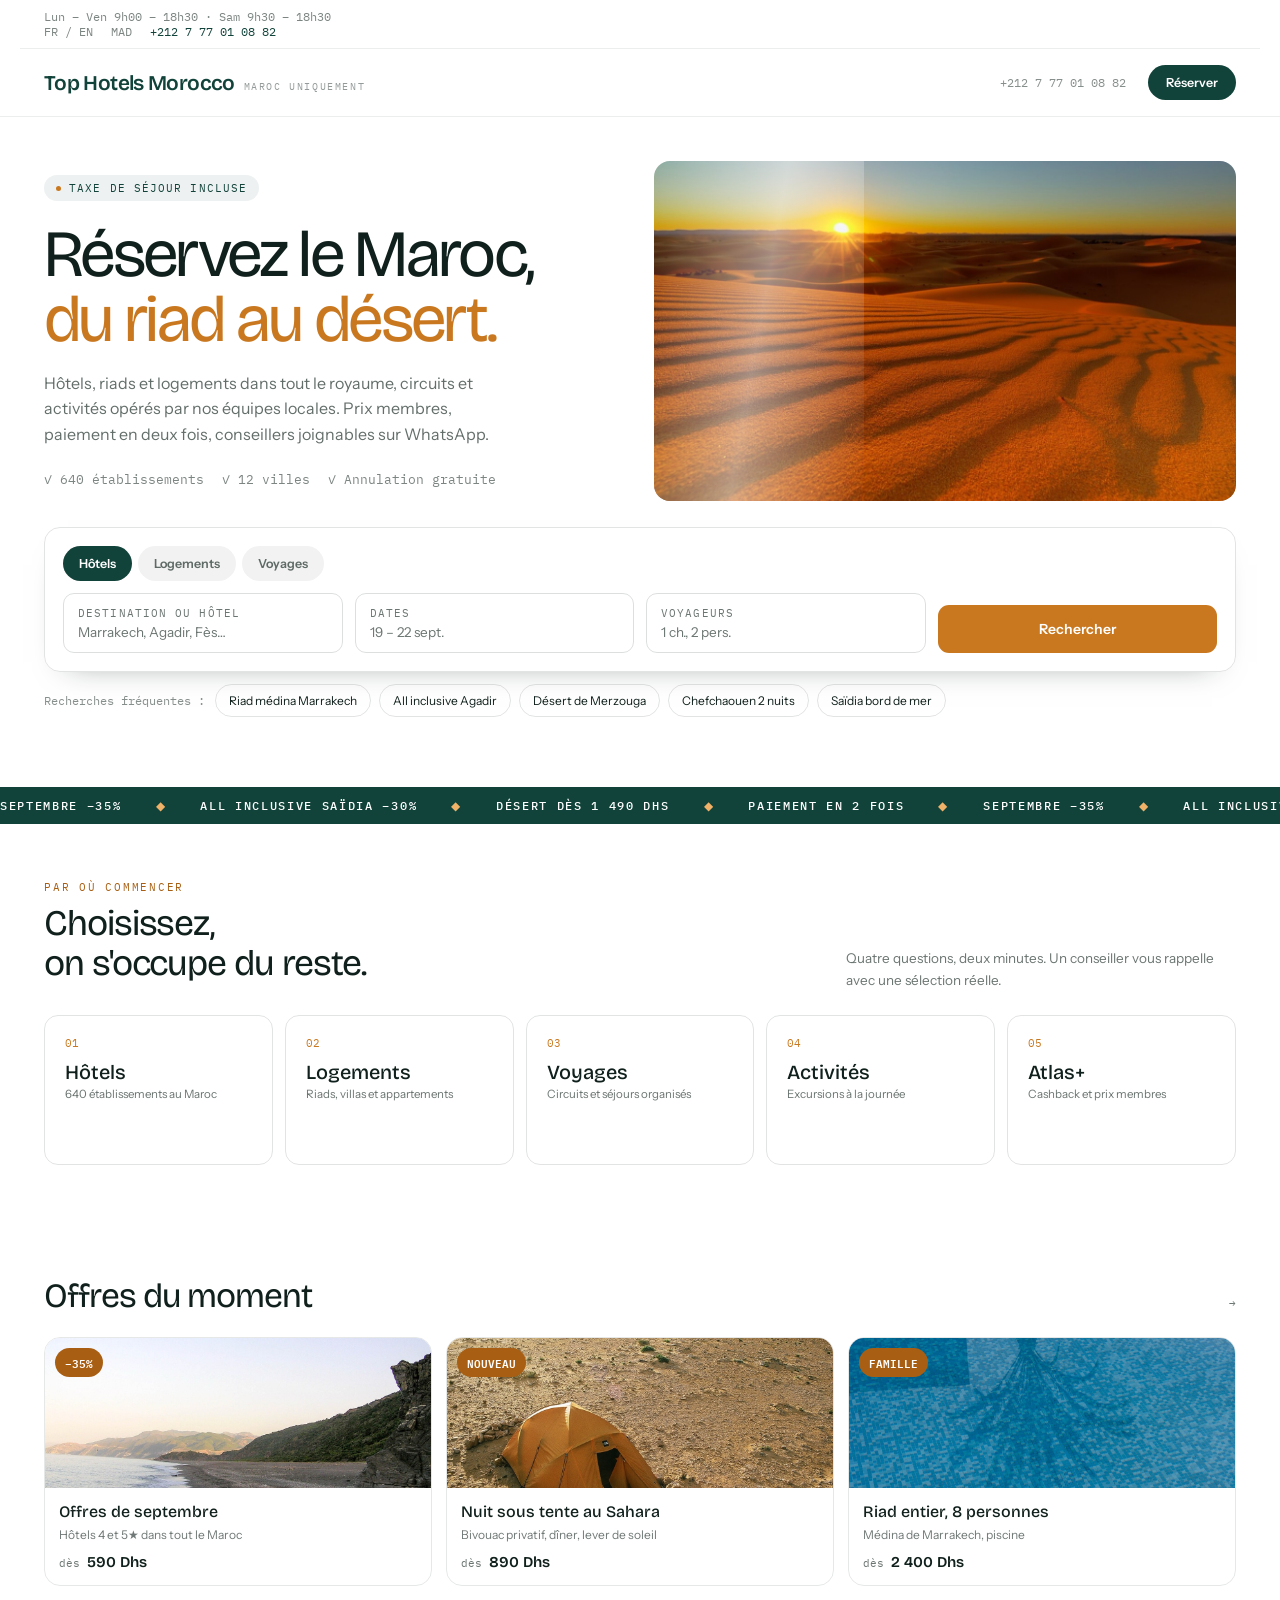
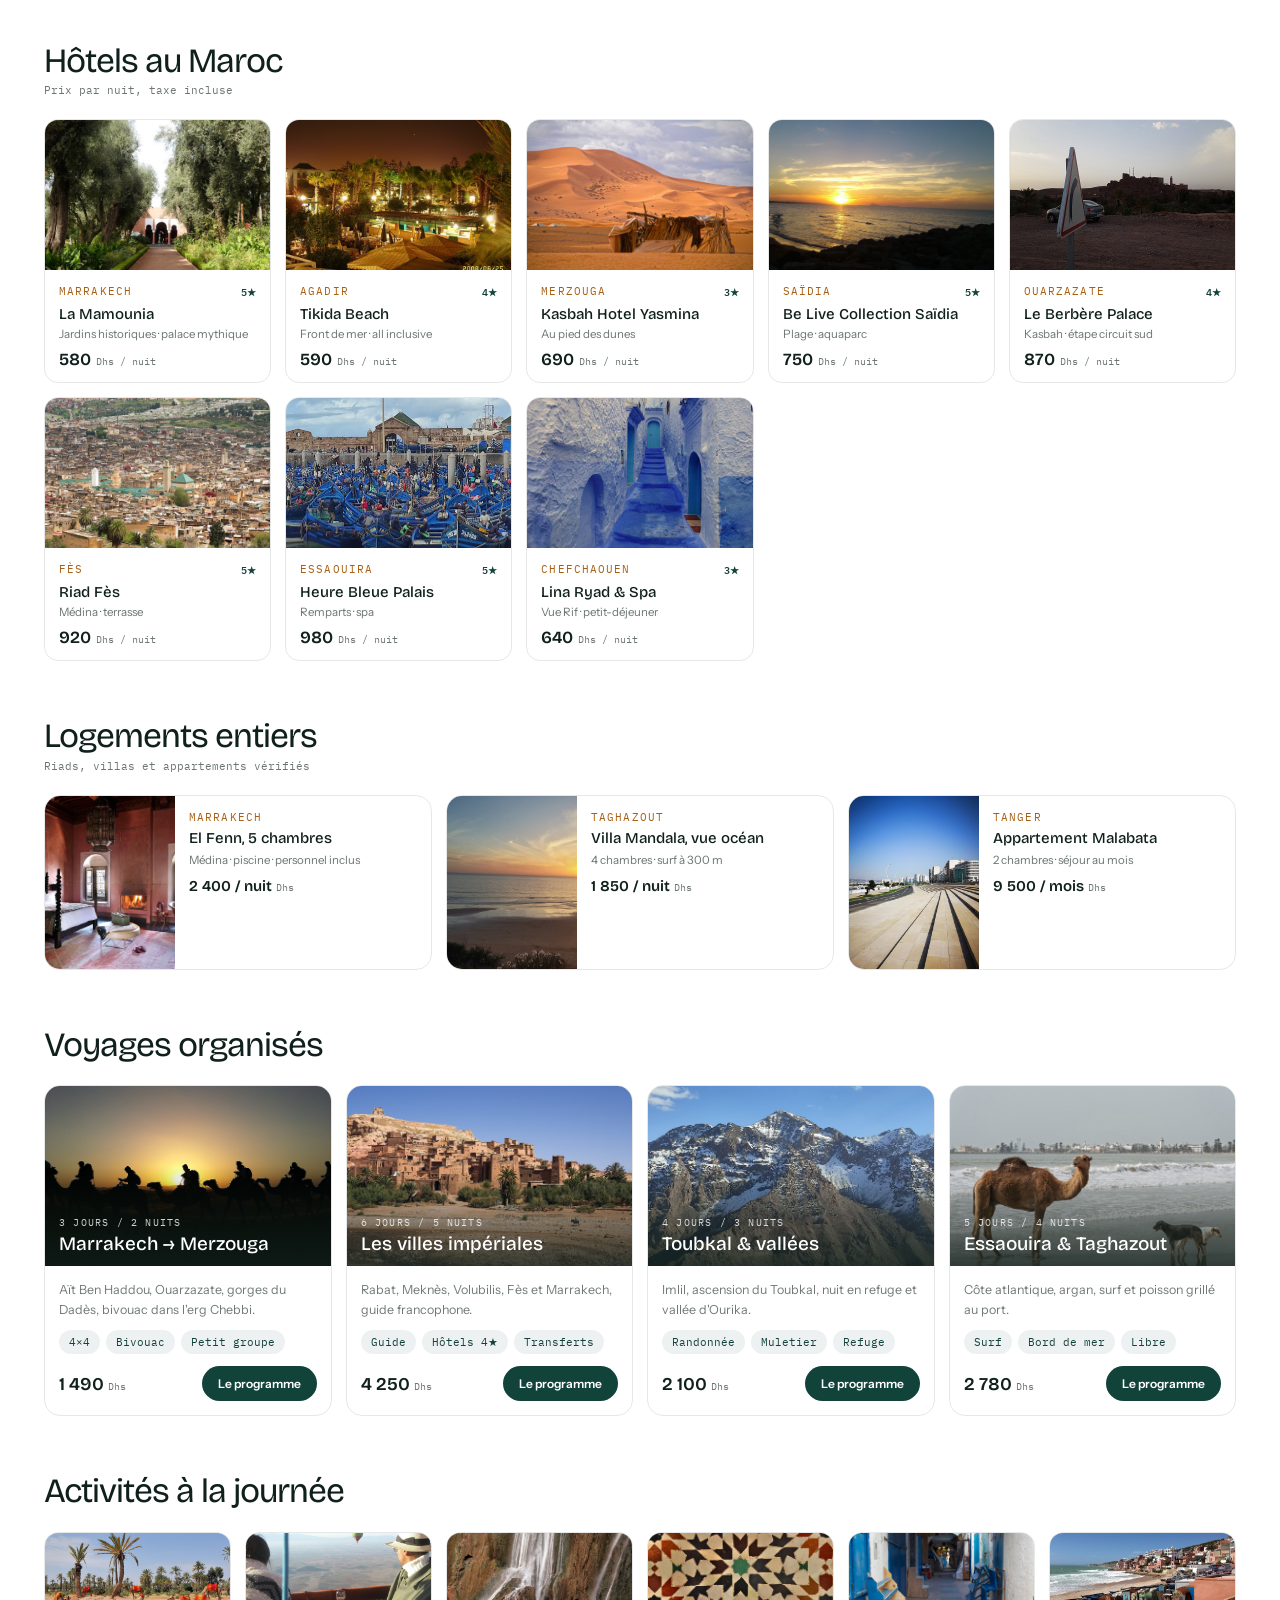
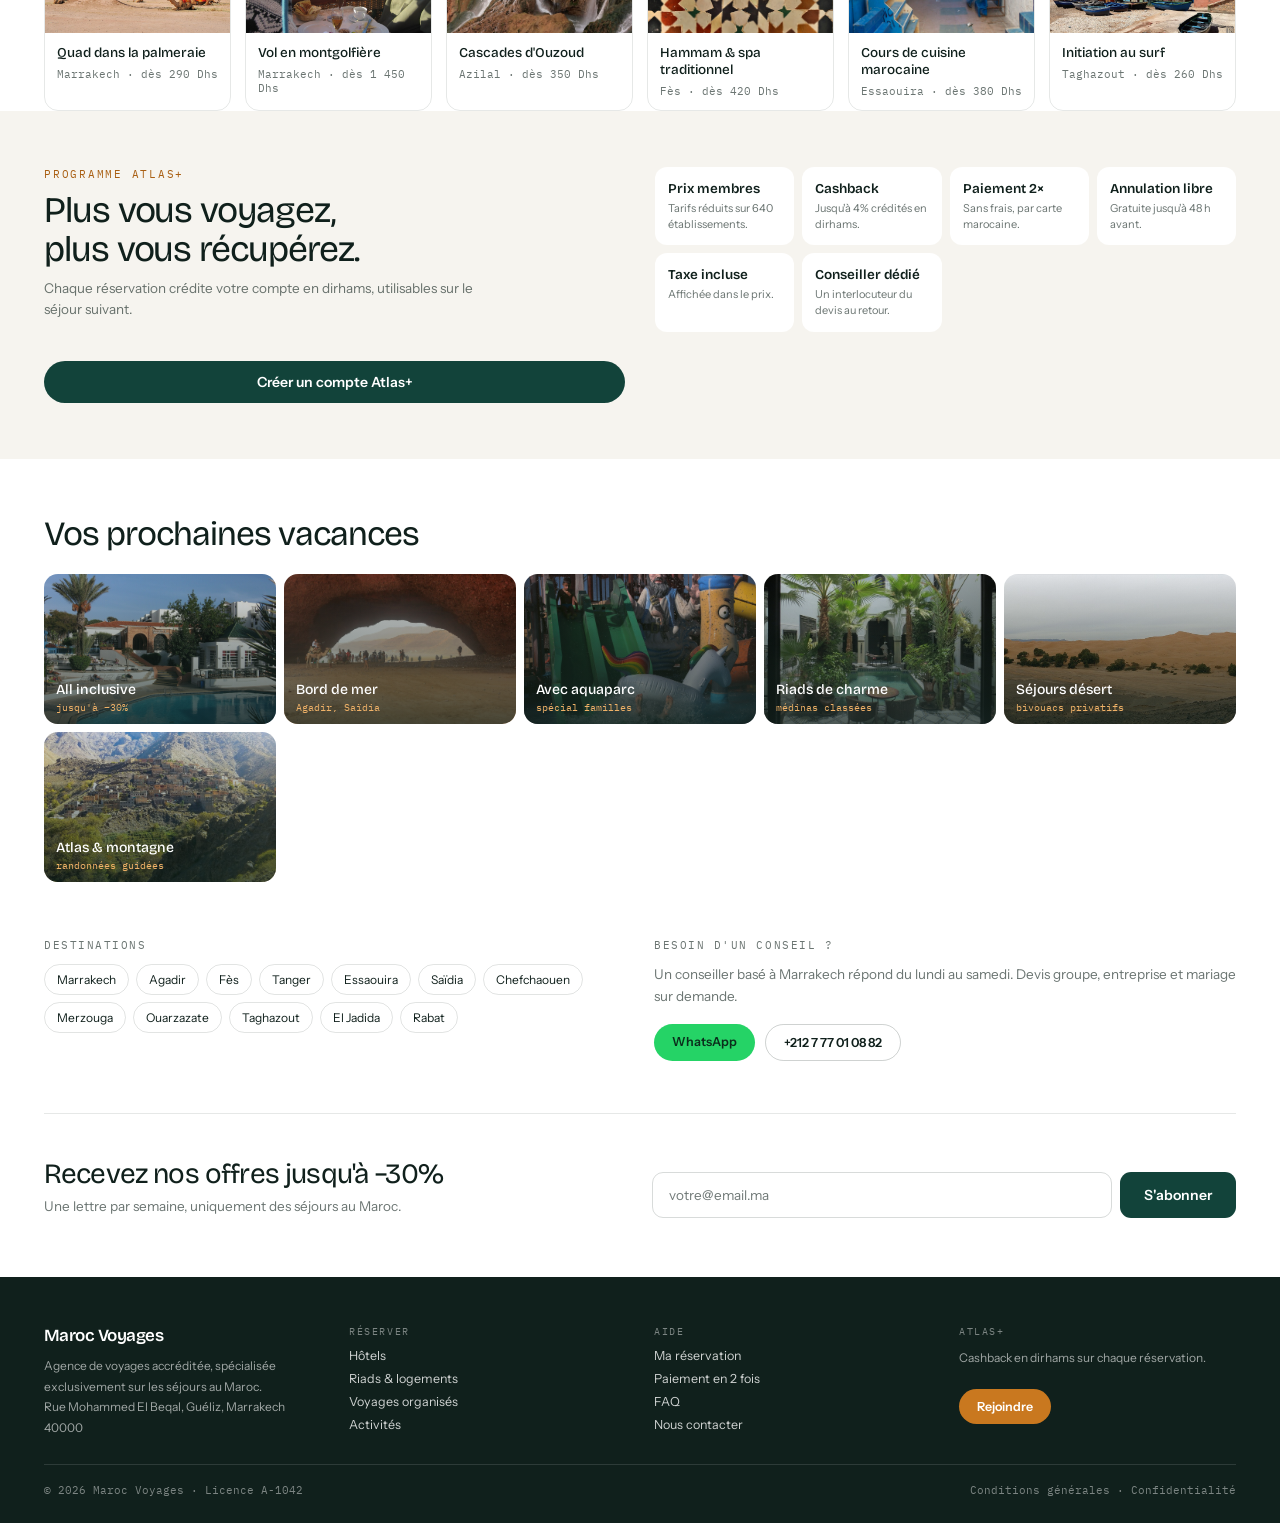
==== commit bee8f6e9: "top" ====
--- a/index.html
+++ b/index.html
@@ -3,7 +3,7 @@
 <head>
 <meta charset="utf-8">
 <meta name="viewport" content="width=device-width, initial-scale=1">
-<title>Maroc Voyages — Réservez le Maroc, du riad au désert</title>
+<title>Top Hotels Morocco — Réservez le Maroc, du riad au désert</title>
 <link rel="preconnect" href="https://fonts.googleapis.com">
 <link rel="preconnect" href="https://fonts.gstatic.com" crossorigin>
 <link href="https://fonts.googleapis.com/css2?family=Bricolage+Grotesque:opsz,wght@12..96,300;12..96,400;12..96,500;12..96,600;12..96,700&family=Instrument+Sans:wght@400;500;600&family=IBM+Plex+Mono:wght@400;500&display=swap" rel="stylesheet">
@@ -25,11 +25,11 @@
       <button class="icon-btn" id="navToggle" aria-label="Menu">
         <span></span><span></span><span></span>
       </button>
-      <span class="brand">Maroc Voyages</span>
+      <span class="brand">Top Hotels Morocco</span>
       <div class="lang-btn">FR</div>
     </div>
     <div class="header-row header-row-desktop desktop-only">
-      <div class="brand-group"><span class="brand">Maroc Voyages</span><span class="brand-tag">MAROC UNIQUEMENT</span></div>
+      <div class="brand-group"><span class="brand">Top Hotels Morocco</span><span class="brand-tag">MAROC UNIQUEMENT</span></div>
       <div class="header-right">
         <span class="header-phone">+212 7 77 01 08 82</span>
         <div class="btn-pill" id="reserveBtn">Réserver</div>
--- a/style.css
+++ b/style.css
@@ -11,8 +11,6 @@
 }
 
 * { box-sizing: border-box; }
-
-.desktop-only { display: none; }
 
 body {
   margin: 0;
@@ -737,6 +735,11 @@
   from { opacity: 0; transform: scale(.96) translateY(6px); }
   to { opacity: 1; transform: scale(1) translateY(0); }
 }
+
+/* Placed after every base rule so it always wins the cascade tie-break
+   against same-specificity single-class rules (e.g. .header-row) at
+   mobile widths; the media query below re-overrides it per element. */
+.desktop-only { display: none; }
 
 @media (min-width: 960px) {
   .desktop-only { display: block; }
